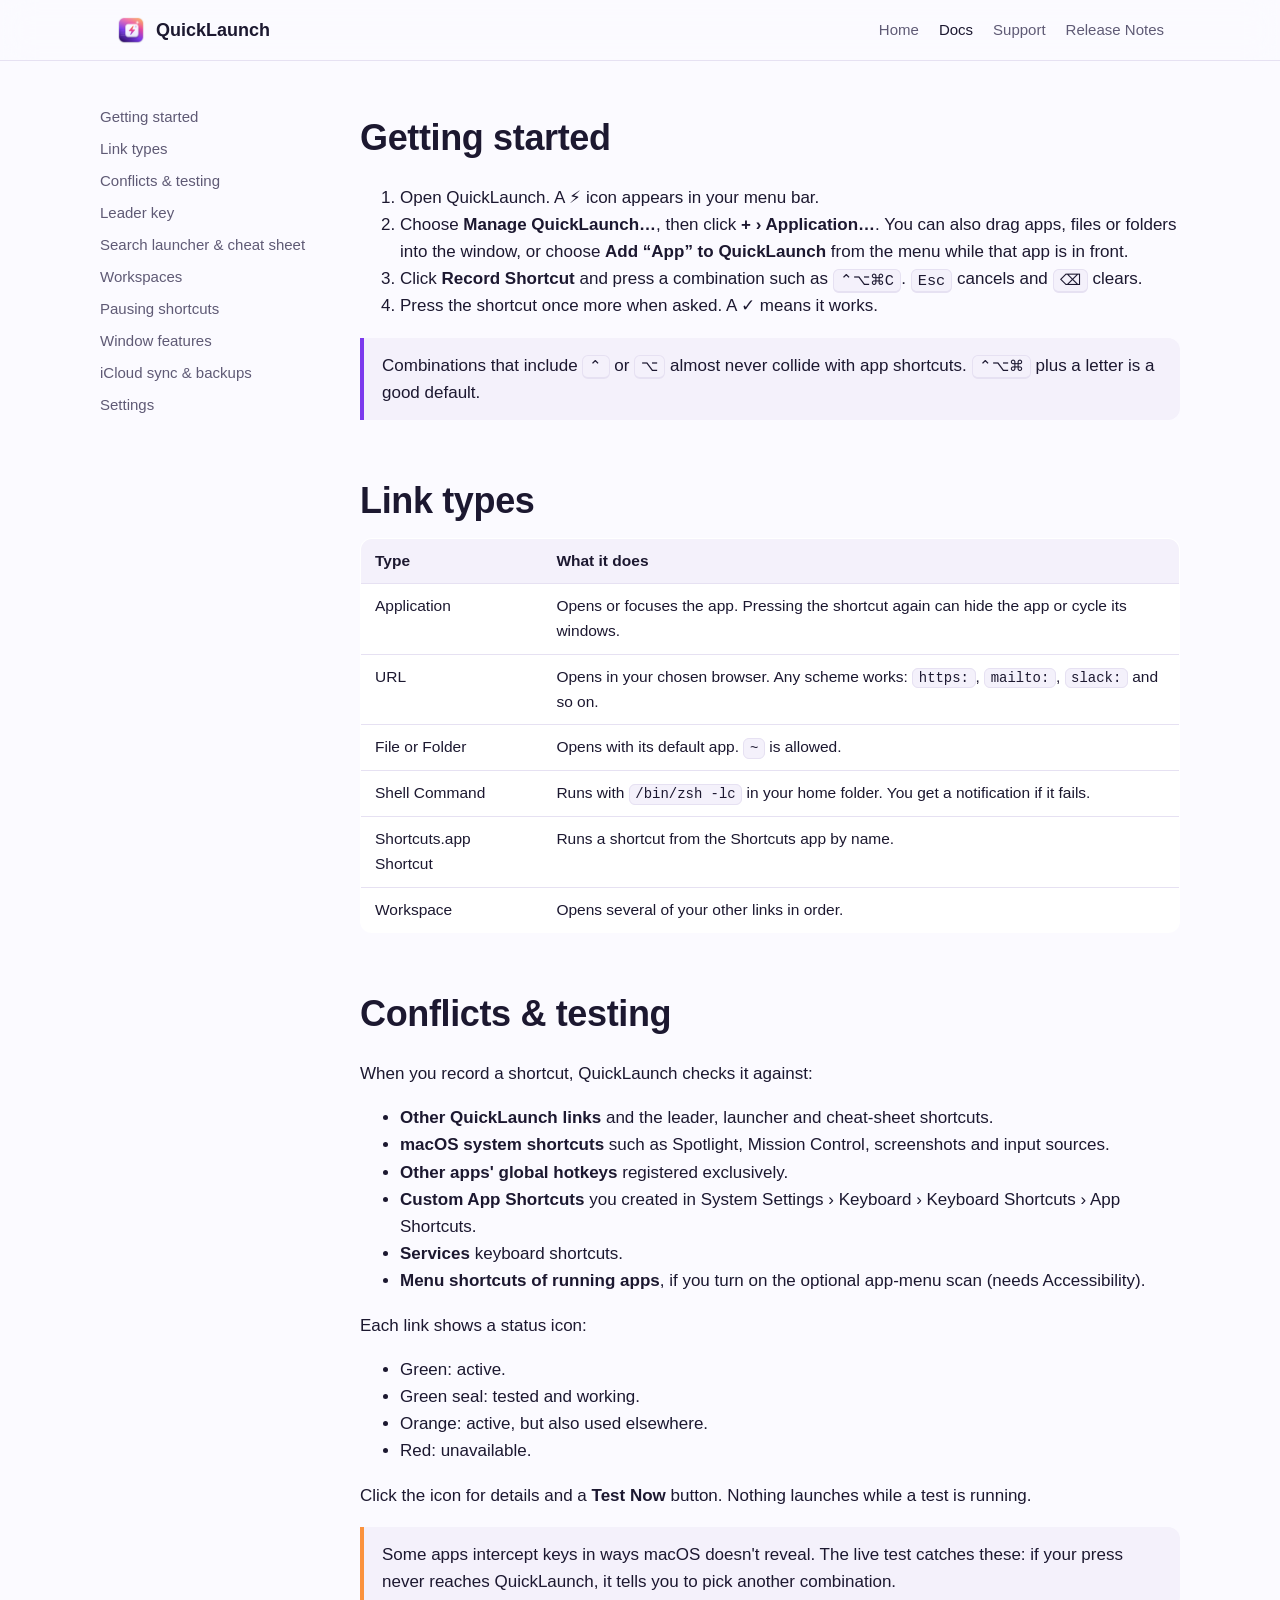
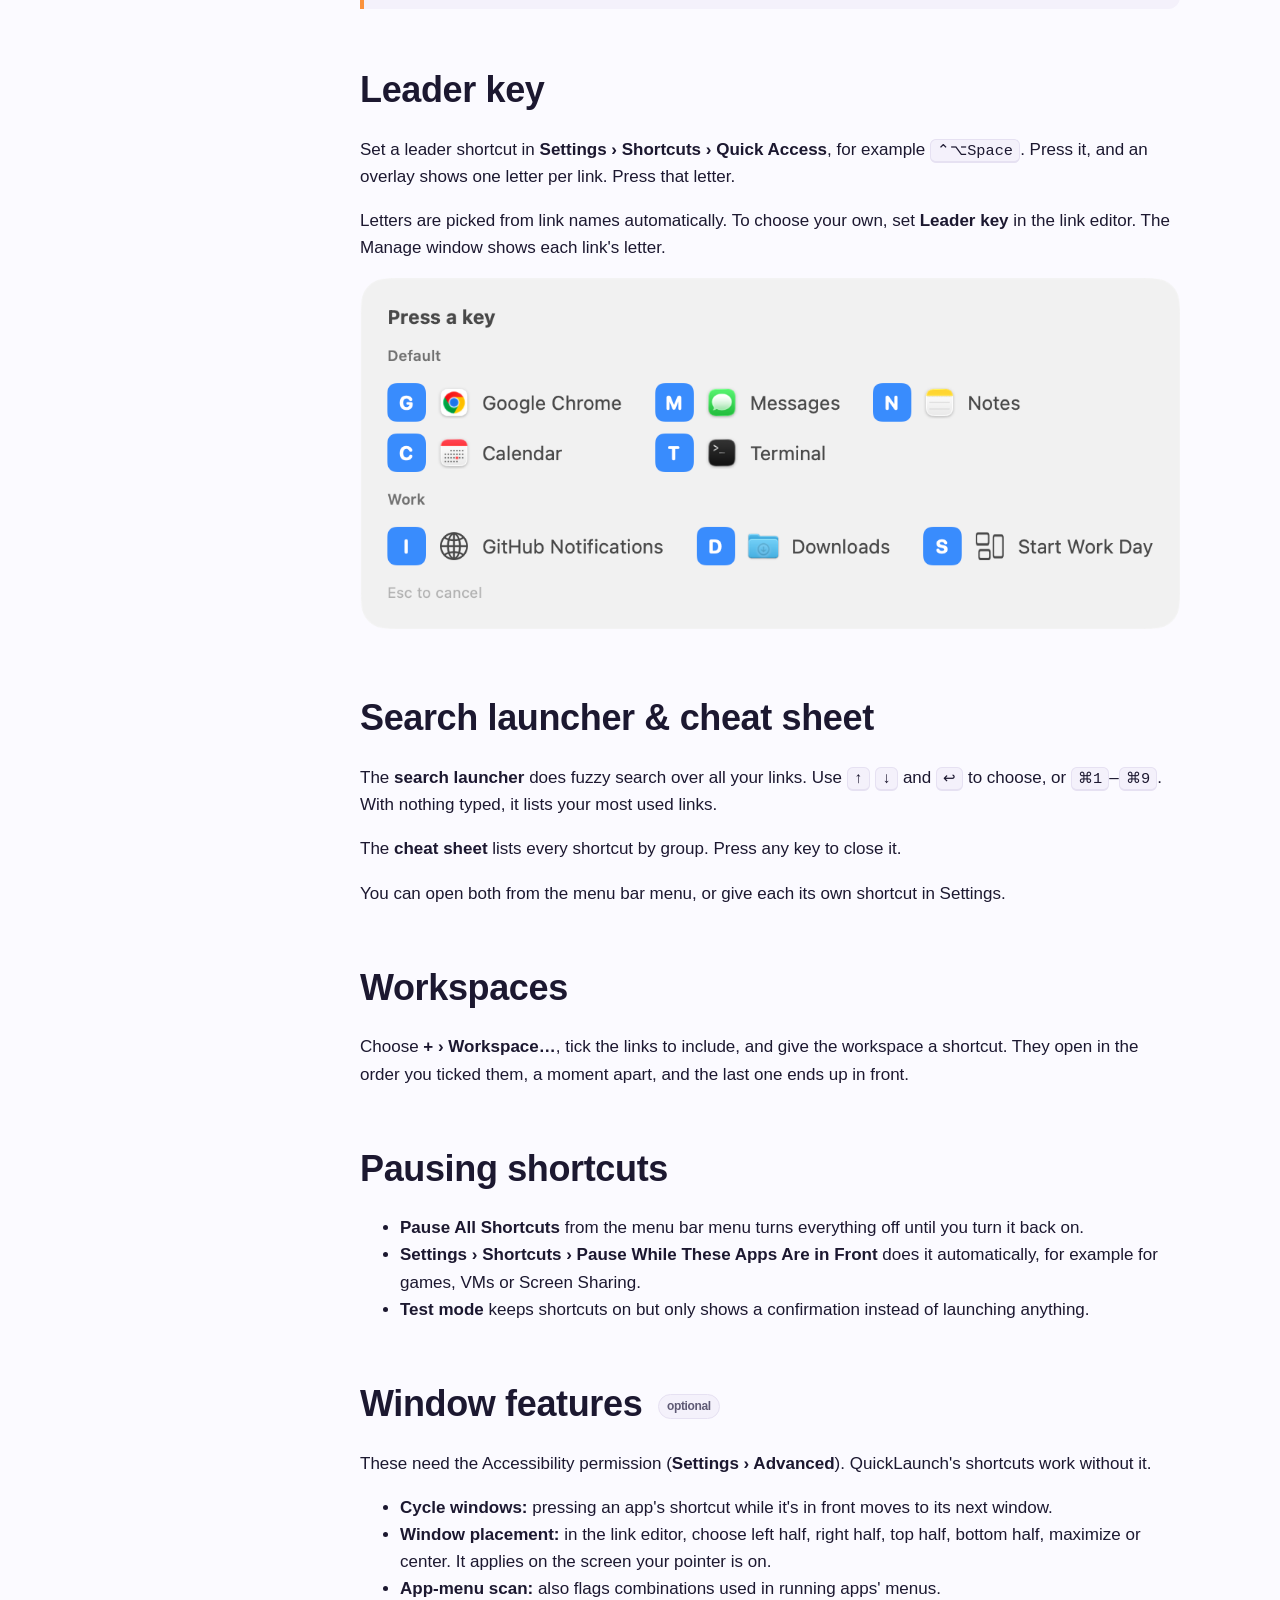
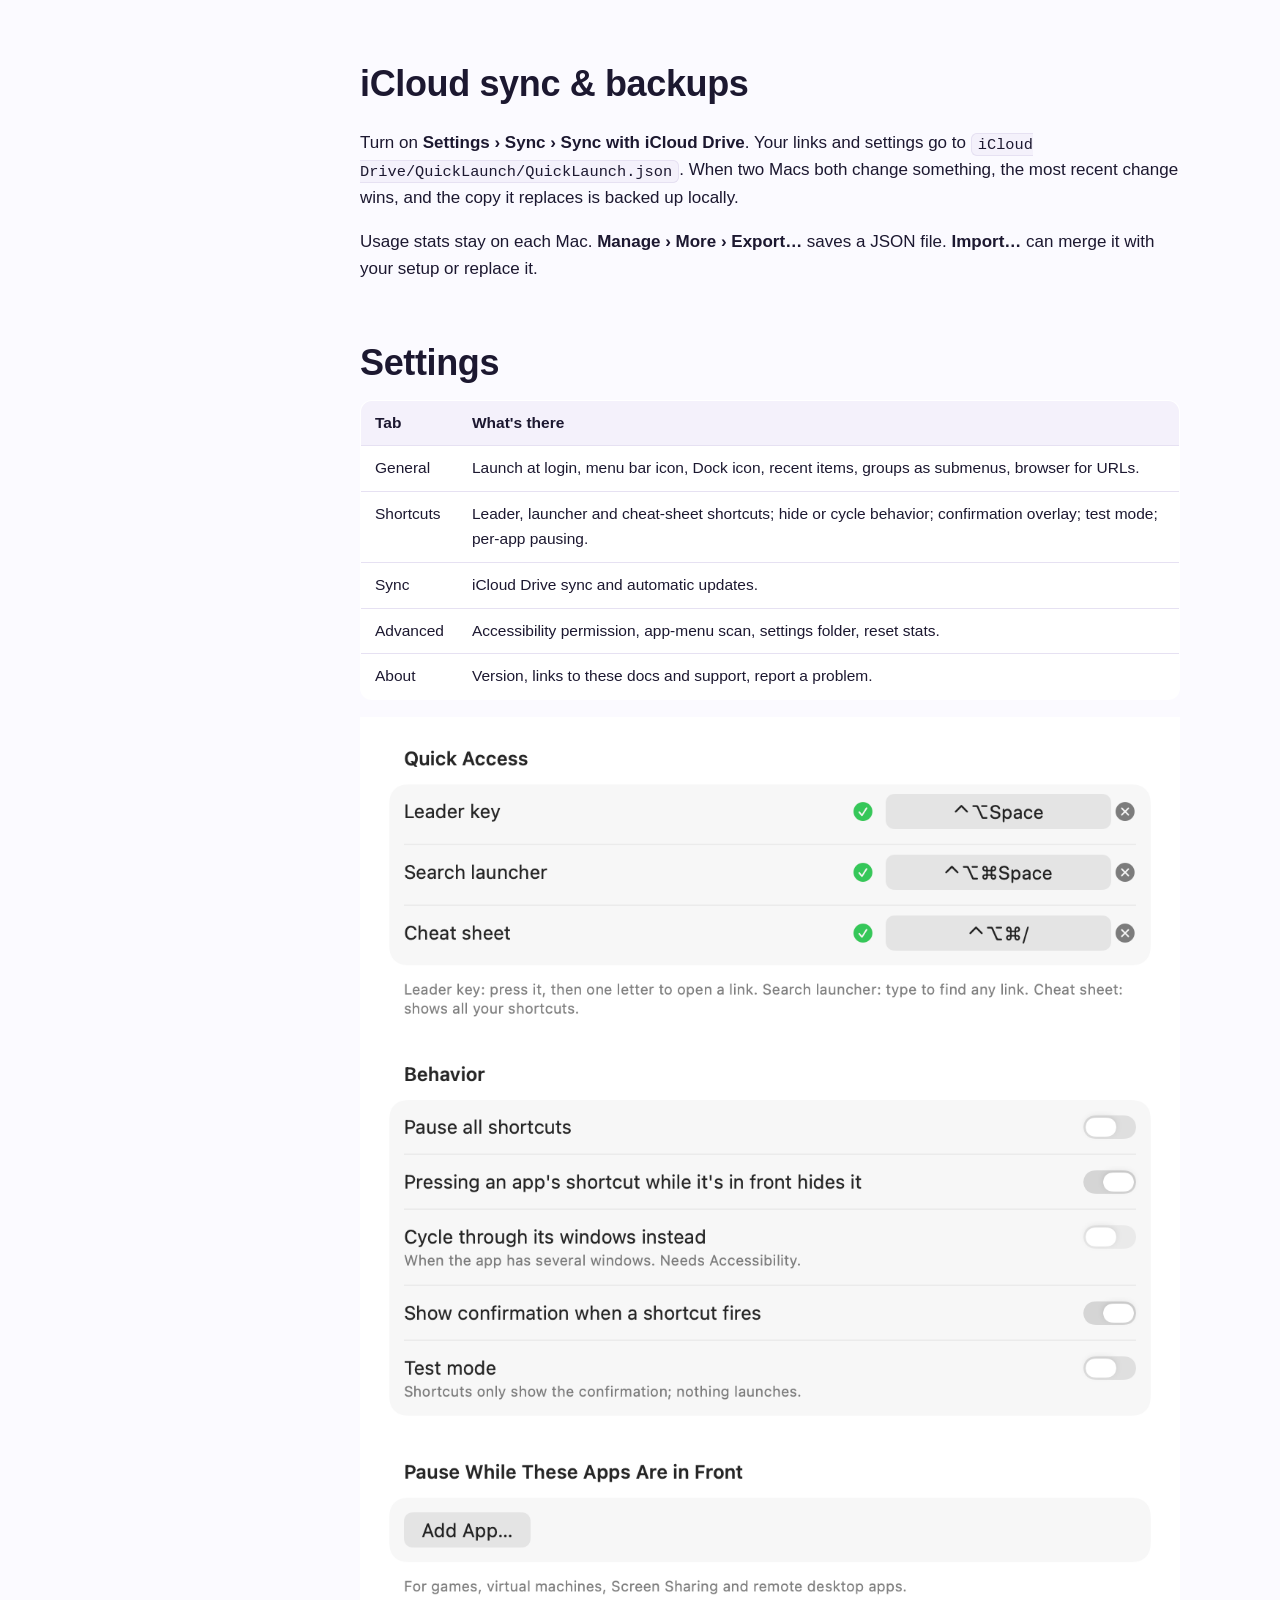
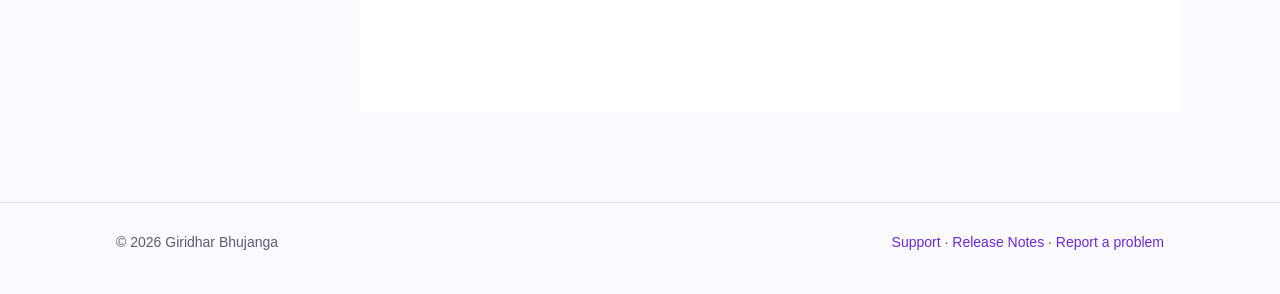
==== docs.html @ 4743b07d "Website (home, docs, support, release notes), issue templates, SUPPORT.md, 1.3.0 notes Co-Authored-B" ====
<!doctype html>
<html lang="en">
<head>
  <meta charset="utf-8">
  <meta name="viewport" content="width=device-width, initial-scale=1">
  <title>QuickLaunch Docs</title>
  <meta name="description" content="How to use QuickLaunch: shortcuts, conflict checks, leader key, search launcher, workspaces, iCloud sync and settings.">
  <link rel="icon" href="images/icon.png">
  <link rel="stylesheet" href="assets/style.css">
</head>
<body>
<header class="site-header">
  <div class="wrap">
    <a class="brand" href="index.html"><img src="images/icon.png" alt="">QuickLaunch</a>
    <nav class="nav">
      <a href="index.html">Home</a>
      <a href="docs.html" aria-current="page">Docs</a>
      <a href="support.html">Support</a>
      <a href="releases.html">Release Notes</a>
    </nav>
  </div>
</header>

<main class="wrap docs">
  <nav class="toc" aria-label="On this page">
    <a href="#start">Getting started</a>
    <a href="#types">Link types</a>
    <a href="#conflicts">Conflicts &amp; testing</a>
    <a href="#leader">Leader key</a>
    <a href="#launcher">Search launcher &amp; cheat sheet</a>
    <a href="#workspaces">Workspaces</a>
    <a href="#pause">Pausing shortcuts</a>
    <a href="#windows">Window features</a>
    <a href="#sync">iCloud sync &amp; backups</a>
    <a href="#settings">Settings</a>
  </nav>

  <article class="content">
    <h2 id="start">Getting started</h2>
    <ol>
      <li>Open QuickLaunch. A ⚡︎ icon appears in your menu bar.</li>
      <li>Choose <strong>Manage QuickLaunch…</strong>, then click <strong>+ › Application…</strong>. You can also drag apps, files or folders into the window, or choose <strong>Add “App” to QuickLaunch</strong> from the menu while that app is in front.</li>
      <li>Click <strong>Record Shortcut</strong> and press a combination such as <kbd>⌃⌥⌘C</kbd>. <kbd>Esc</kbd> cancels and <kbd>⌫</kbd> clears.</li>
      <li>Press the shortcut once more when asked. A ✓ means it works.</li>
    </ol>
    <div class="callout">Combinations that include <kbd>⌃</kbd> or <kbd>⌥</kbd> almost never collide with app shortcuts. <kbd>⌃⌥⌘</kbd> plus a letter is a good default.</div>

    <h2 id="types">Link types</h2>
    <div class="table-scroll"><table>
      <tr><th>Type</th><th>What it does</th></tr>
      <tr><td>Application</td><td>Opens or focuses the app. Pressing the shortcut again can hide the app or cycle its windows.</td></tr>
      <tr><td>URL</td><td>Opens in your chosen browser. Any scheme works: <code>https:</code>, <code>mailto:</code>, <code>slack:</code> and so on.</td></tr>
      <tr><td>File or Folder</td><td>Opens with its default app. <code>~</code> is allowed.</td></tr>
      <tr><td>Shell Command</td><td>Runs with <code>/bin/zsh -lc</code> in your home folder. You get a notification if it fails.</td></tr>
      <tr><td>Shortcuts.app Shortcut</td><td>Runs a shortcut from the Shortcuts app by name.</td></tr>
      <tr><td>Workspace</td><td>Opens several of your other links in order.</td></tr>
    </table></div>

    <h2 id="conflicts">Conflicts &amp; testing</h2>
    <p>When you record a shortcut, QuickLaunch checks it against:</p>
    <ul>
      <li><strong>Other QuickLaunch links</strong> and the leader, launcher and cheat-sheet shortcuts.</li>
      <li><strong>macOS system shortcuts</strong> such as Spotlight, Mission Control, screenshots and input sources.</li>
      <li><strong>Other apps' global hotkeys</strong> registered exclusively.</li>
      <li><strong>Custom App Shortcuts</strong> you created in System Settings › Keyboard › Keyboard Shortcuts › App Shortcuts.</li>
      <li><strong>Services</strong> keyboard shortcuts.</li>
      <li><strong>Menu shortcuts of running apps</strong>, if you turn on the optional app-menu scan (needs Accessibility).</li>
    </ul>
    <p>Each link shows a status icon:</p>
    <ul>
      <li>Green: active.</li>
      <li>Green seal: tested and working.</li>
      <li>Orange: active, but also used elsewhere.</li>
      <li>Red: unavailable.</li>
    </ul>
    <p>Click the icon for details and a <strong>Test Now</strong> button. Nothing launches while a test is running.</p>
    <div class="callout warn">Some apps intercept keys in ways macOS doesn't reveal. The live test catches these: if your press never reaches QuickLaunch, it tells you to pick another combination.</div>

    <h2 id="leader">Leader key</h2>
    <p>Set a leader shortcut in <strong>Settings › Shortcuts › Quick Access</strong>, for example <kbd>⌃⌥Space</kbd>. Press it, and an overlay shows one letter per link. Press that letter.</p>
    <p>Letters are picked from link names automatically. To choose your own, set <strong>Leader key</strong> in the link editor. The Manage window shows each link's letter.</p>
    <img src="images/leader.png" alt="Leader key overlay">

    <h2 id="launcher">Search launcher &amp; cheat sheet</h2>
    <p>The <strong>search launcher</strong> does fuzzy search over all your links. Use <kbd>↑</kbd> <kbd>↓</kbd> and <kbd>↩</kbd> to choose, or <kbd>⌘1</kbd>–<kbd>⌘9</kbd>. With nothing typed, it lists your most used links.</p>
    <p>The <strong>cheat sheet</strong> lists every shortcut by group. Press any key to close it.</p>
    <p>You can open both from the menu bar menu, or give each its own shortcut in Settings.</p>

    <h2 id="workspaces">Workspaces</h2>
    <p>Choose <strong>+ › Workspace…</strong>, tick the links to include, and give the workspace a shortcut. They open in the order you ticked them, a moment apart, and the last one ends up in front.</p>

    <h2 id="pause">Pausing shortcuts</h2>
    <ul>
      <li><strong>Pause All Shortcuts</strong> from the menu bar menu turns everything off until you turn it back on.</li>
      <li><strong>Settings › Shortcuts › Pause While These Apps Are in Front</strong> does it automatically, for example for games, VMs or Screen Sharing.</li>
      <li><strong>Test mode</strong> keeps shortcuts on but only shows a confirmation instead of launching anything.</li>
    </ul>

    <h2 id="windows">Window features <span class="tag">optional</span></h2>
    <p>These need the Accessibility permission (<strong>Settings › Advanced</strong>). QuickLaunch's shortcuts work without it.</p>
    <ul>
      <li><strong>Cycle windows:</strong> pressing an app's shortcut while it's in front moves to its next window.</li>
      <li><strong>Window placement:</strong> in the link editor, choose left half, right half, top half, bottom half, maximize or center. It applies on the screen your pointer is on.</li>
      <li><strong>App-menu scan:</strong> also flags combinations used in running apps' menus.</li>
    </ul>

    <h2 id="sync">iCloud sync &amp; backups</h2>
    <p>Turn on <strong>Settings › Sync › Sync with iCloud Drive</strong>. Your links and settings go to <code>iCloud Drive/QuickLaunch/QuickLaunch.json</code>. When two Macs both change something, the most recent change wins, and the copy it replaces is backed up locally.</p>
    <p>Usage stats stay on each Mac. <strong>Manage › More › Export…</strong> saves a JSON file. <strong>Import…</strong> can merge it with your setup or replace it.</p>

    <h2 id="settings">Settings</h2>
    <div class="table-scroll"><table>
      <tr><th>Tab</th><th>What's there</th></tr>
      <tr><td>General</td><td>Launch at login, menu bar icon, Dock icon, recent items, groups as submenus, browser for URLs.</td></tr>
      <tr><td>Shortcuts</td><td>Leader, launcher and cheat-sheet shortcuts; hide or cycle behavior; confirmation overlay; test mode; per-app pausing.</td></tr>
      <tr><td>Sync</td><td>iCloud Drive sync and automatic updates.</td></tr>
      <tr><td>Advanced</td><td>Accessibility permission, app-menu scan, settings folder, reset stats.</td></tr>
      <tr><td>About</td><td>Version, links to these docs and support, report a problem.</td></tr>
    </table></div>
    <p><img src="images/prefs-shortcuts.png" alt="Shortcuts settings"></p>
  </article>
</main>

<footer>
  <div class="wrap">
    <span>© 2026 Giridhar Bhujanga</span>
    <span><a href="support.html">Support</a> · <a href="releases.html">Release Notes</a> · <a href="https://github.com/giridharmb/MacOSX_QuickLaunch_Docs/issues/new/choose">Report a problem</a></span>
  </div>
</footer>
</body>
</html>
---- assets/style.css ----
/* QuickLaunch site — shared styles. Colors follow the app icon (violet → pink → orange). */
:root {
  --bg: #fbfaff;
  --surface: #ffffff;
  --surface-2: #f4f1fb;
  --text: #1c1830;
  --muted: #5f5a75;
  --border: #e6e1f2;
  --violet: #7c3aed;
  --pink: #ec4899;
  --orange: #fb923c;
  --accent: #6d28d9;
  --grad: linear-gradient(120deg, var(--violet), var(--pink) 60%, var(--orange));
  --radius: 16px;
  --shadow: 0 1px 2px rgba(30, 20, 60, .06), 0 8px 30px rgba(30, 20, 60, .08);
  color-scheme: light;
}
@media (prefers-color-scheme: dark) {
  :root {
    --bg: #0f0c1a;
    --surface: #17132a;
    --surface-2: #1e1936;
    --text: #efeafc;
    --muted: #a49dbf;
    --border: #2c2548;
    --accent: #c4a5ff;
    --shadow: 0 1px 2px rgba(0, 0, 0, .4), 0 8px 30px rgba(0, 0, 0, .35);
    color-scheme: dark;
  }
}

* { box-sizing: border-box; }
html { scroll-behavior: smooth; }
body {
  margin: 0;
  background: var(--bg);
  color: var(--text);
  font: 17px/1.6 -apple-system, BlinkMacSystemFont, "SF Pro Text", "Segoe UI", Roboto, Helvetica, Arial, sans-serif;
  -webkit-font-smoothing: antialiased;
}
img { max-width: 100%; height: auto; }
a { color: var(--accent); text-decoration: none; }
a:hover { text-decoration: underline; }
code, kbd {
  font: .9em ui-monospace, "SF Mono", Menlo, monospace;
  background: var(--surface-2);
  border: 1px solid var(--border);
  border-radius: 6px;
  padding: .1em .4em;
}
kbd { border-bottom-width: 2px; white-space: nowrap; }

.wrap { max-width: 1080px; margin: 0 auto; padding: 0 16px; }

/* Header */
.site-header {
  position: sticky; top: 0; z-index: 10;
  background: color-mix(in srgb, var(--bg) 82%, transparent);
  backdrop-filter: saturate(180%) blur(16px);
  -webkit-backdrop-filter: saturate(180%) blur(16px);
  border-bottom: 1px solid var(--border);
}
.site-header .wrap { display: flex; align-items: center; gap: 24px; height: 60px; }
.brand { display: flex; align-items: center; gap: 10px; font-weight: 700; color: var(--text); font-size: 18px; }
.brand img { width: 30px; height: 30px; }
.brand:hover { text-decoration: none; }
.nav { display: flex; gap: 20px; margin-left: auto; flex-wrap: wrap; }
.nav a { color: var(--muted); font-size: 15px; font-weight: 500; }
.nav a:hover, .nav a[aria-current="page"] { color: var(--text); text-decoration: none; }

/* Hero */
.hero { text-align: center; padding: 72px 0 40px; }
.hero .icon { width: 148px; height: 148px; filter: drop-shadow(0 18px 30px rgba(124, 58, 237, .35)); }
.hero h1 { font-size: clamp(38px, 6vw, 60px); line-height: 1.08; margin: 18px 0 12px; letter-spacing: -.02em; }
.grad-text { background: var(--grad); -webkit-background-clip: text; background-clip: text; color: transparent; }
.hero p.lead { font-size: clamp(18px, 2.4vw, 22px); color: var(--muted); max-width: 640px; margin: 0 auto 28px; }
.actions { display: flex; gap: 12px; justify-content: center; flex-wrap: wrap; }
.btn {
  display: inline-flex; align-items: center; gap: 8px;
  padding: 12px 22px; border-radius: 999px; font-weight: 600; font-size: 16px;
  border: 1px solid var(--border); background: var(--surface); color: var(--text);
}
.btn:hover { text-decoration: none; box-shadow: var(--shadow); }
.btn.primary { background: var(--grad); color: #fff; border: 0; }
.meta { color: var(--muted); font-size: 14px; margin-top: 14px; }

/* Sections */
section { padding: 48px 0; }
h2 { font-size: clamp(26px, 3.5vw, 36px); letter-spacing: -.01em; margin: 0 0 8px; }
h3 { font-size: 20px; margin: 0 0 6px; }
.section-lead { color: var(--muted); margin: 0 0 28px; max-width: 680px; }

.grid { display: grid; gap: 18px; grid-template-columns: repeat(auto-fill, minmax(min(100%, 300px), 1fr)); }
.card {
  background: var(--surface); border: 1px solid var(--border); border-radius: var(--radius);
  padding: 22px; box-shadow: var(--shadow);
}
.card p { margin: 0; color: var(--muted); font-size: 15.5px; }
.card .emoji { font-size: 26px; display: block; margin-bottom: 8px; }
.tag {
  display: inline-block; font-size: 12px; font-weight: 600; padding: 2px 8px; border-radius: 999px;
  background: var(--surface-2); color: var(--muted); border: 1px solid var(--border); margin-left: 6px; vertical-align: middle;
}

.shot { display: grid; gap: 28px; grid-template-columns: 1fr 1fr; align-items: center; margin: 28px 0; }
.shot.flip > :first-child { order: 2; }
.shot img { border-radius: var(--radius); box-shadow: var(--shadow); border: 1px solid var(--border); background: var(--surface); }
@media (max-width: 760px) { .shot { grid-template-columns: 1fr; } .shot.flip > :first-child { order: 0; } }

/* Docs layout */
.docs { display: grid; grid-template-columns: 220px 1fr; gap: 40px; padding: 40px 0 64px; }
.toc { position: sticky; top: 84px; align-self: start; font-size: 15px; }
.toc a { display: block; color: var(--muted); padding: 4px 0; }
.toc a:hover { color: var(--text); }
.content h2 { margin-top: 44px; padding-top: 8px; }
.content h2:first-child { margin-top: 0; }
.content p, .content li { color: var(--text); }
@media (max-width: 820px) { .docs { grid-template-columns: 1fr; } .toc { position: static; } }

table { width: 100%; border-collapse: collapse; font-size: 15.5px; background: var(--surface); border-radius: 12px; overflow: hidden; border: 1px solid var(--border); }
th, td { text-align: left; padding: 10px 14px; border-bottom: 1px solid var(--border); vertical-align: top; }
th { background: var(--surface-2); font-weight: 600; }
tr:last-child td { border-bottom: 0; }
.table-scroll { overflow-x: auto; }

.callout { border-left: 4px solid var(--violet); background: var(--surface-2); border-radius: 0 12px 12px 0; padding: 14px 18px; margin: 18px 0; }
.callout.warn { border-left-color: var(--orange); }

details { background: var(--surface); border: 1px solid var(--border); border-radius: 12px; padding: 14px 18px; margin: 10px 0; }
details summary { cursor: pointer; font-weight: 600; }
details[open] summary { margin-bottom: 8px; }

/* Release notes */
.release { border-left: 3px solid var(--border); padding-left: 22px; margin: 0 0 40px; position: relative; }
.release::before { content: ""; position: absolute; left: -8px; top: 8px; width: 13px; height: 13px; border-radius: 50%; background: var(--grad); }
.release .date { color: var(--muted); font-size: 14px; }

footer { border-top: 1px solid var(--border); color: var(--muted); font-size: 14px; padding: 28px 0 40px; }
footer .wrap { display: flex; gap: 16px; flex-wrap: wrap; justify-content: space-between; }
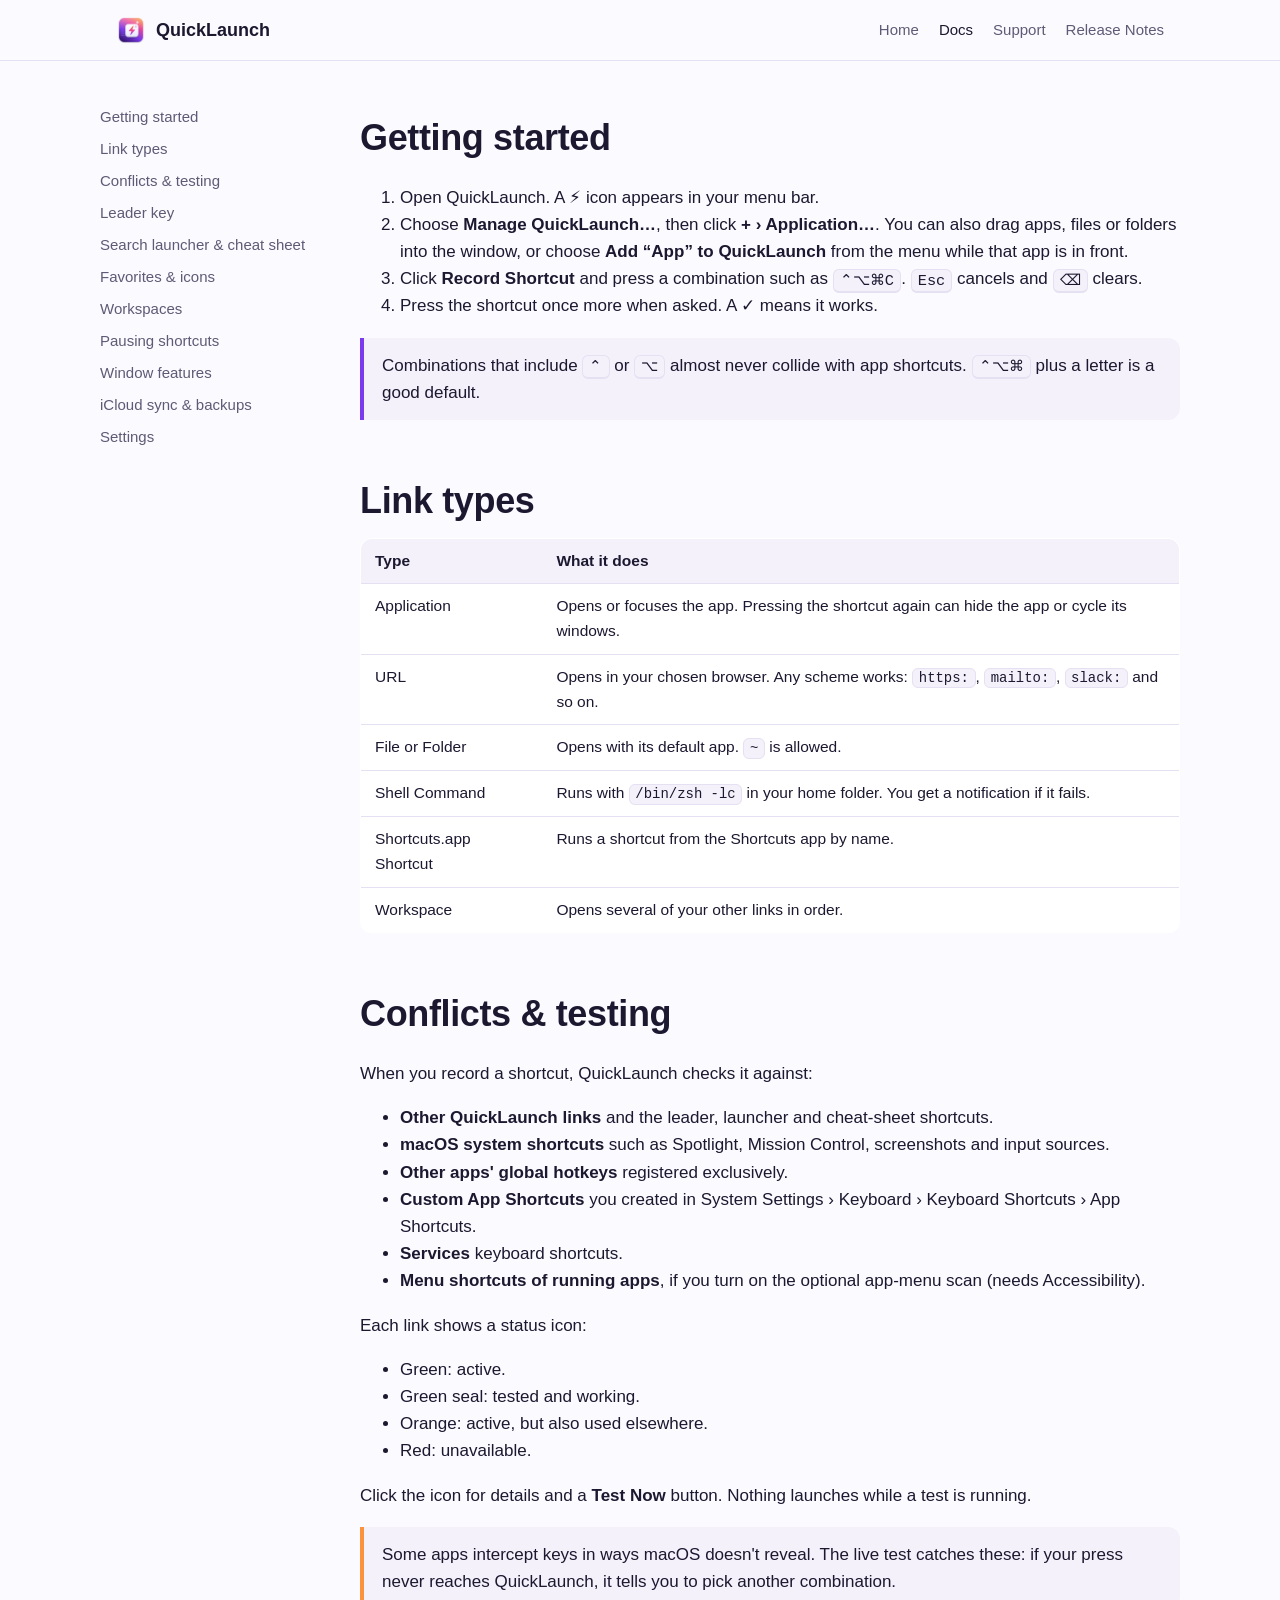
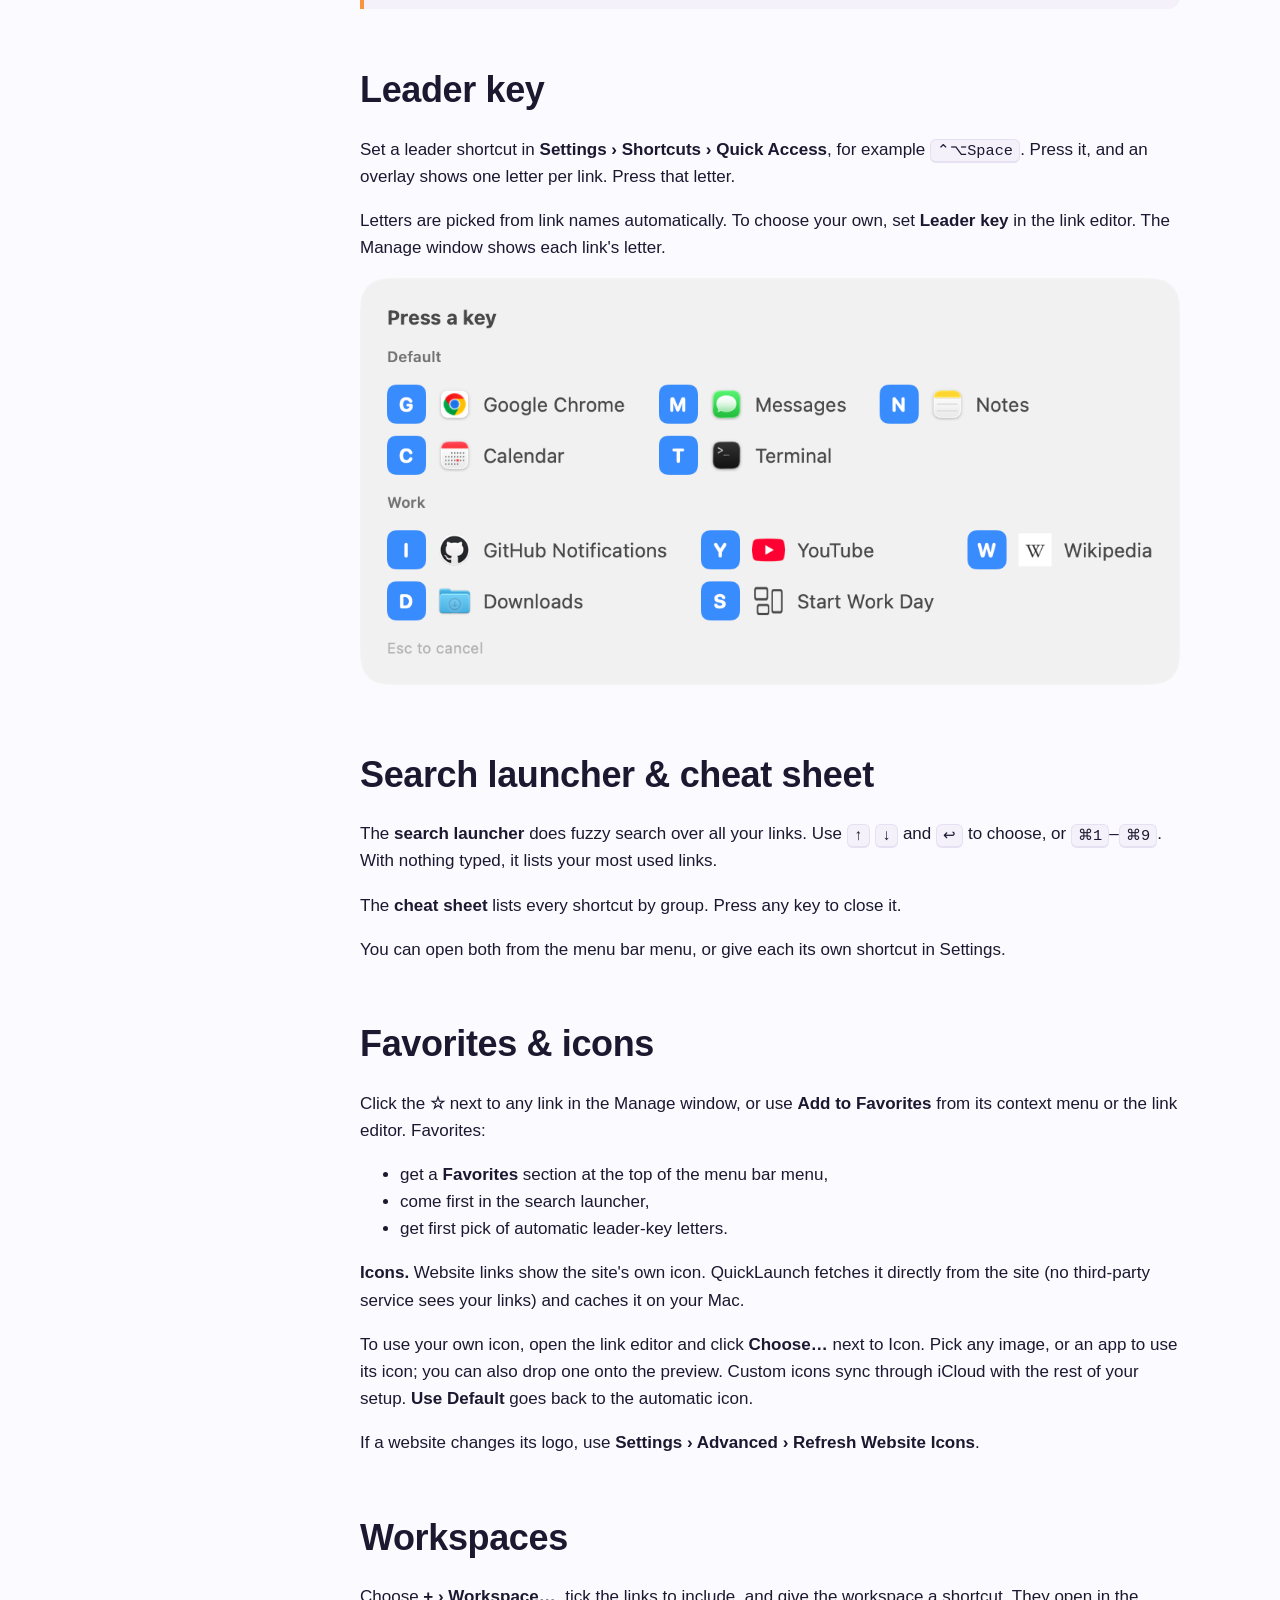
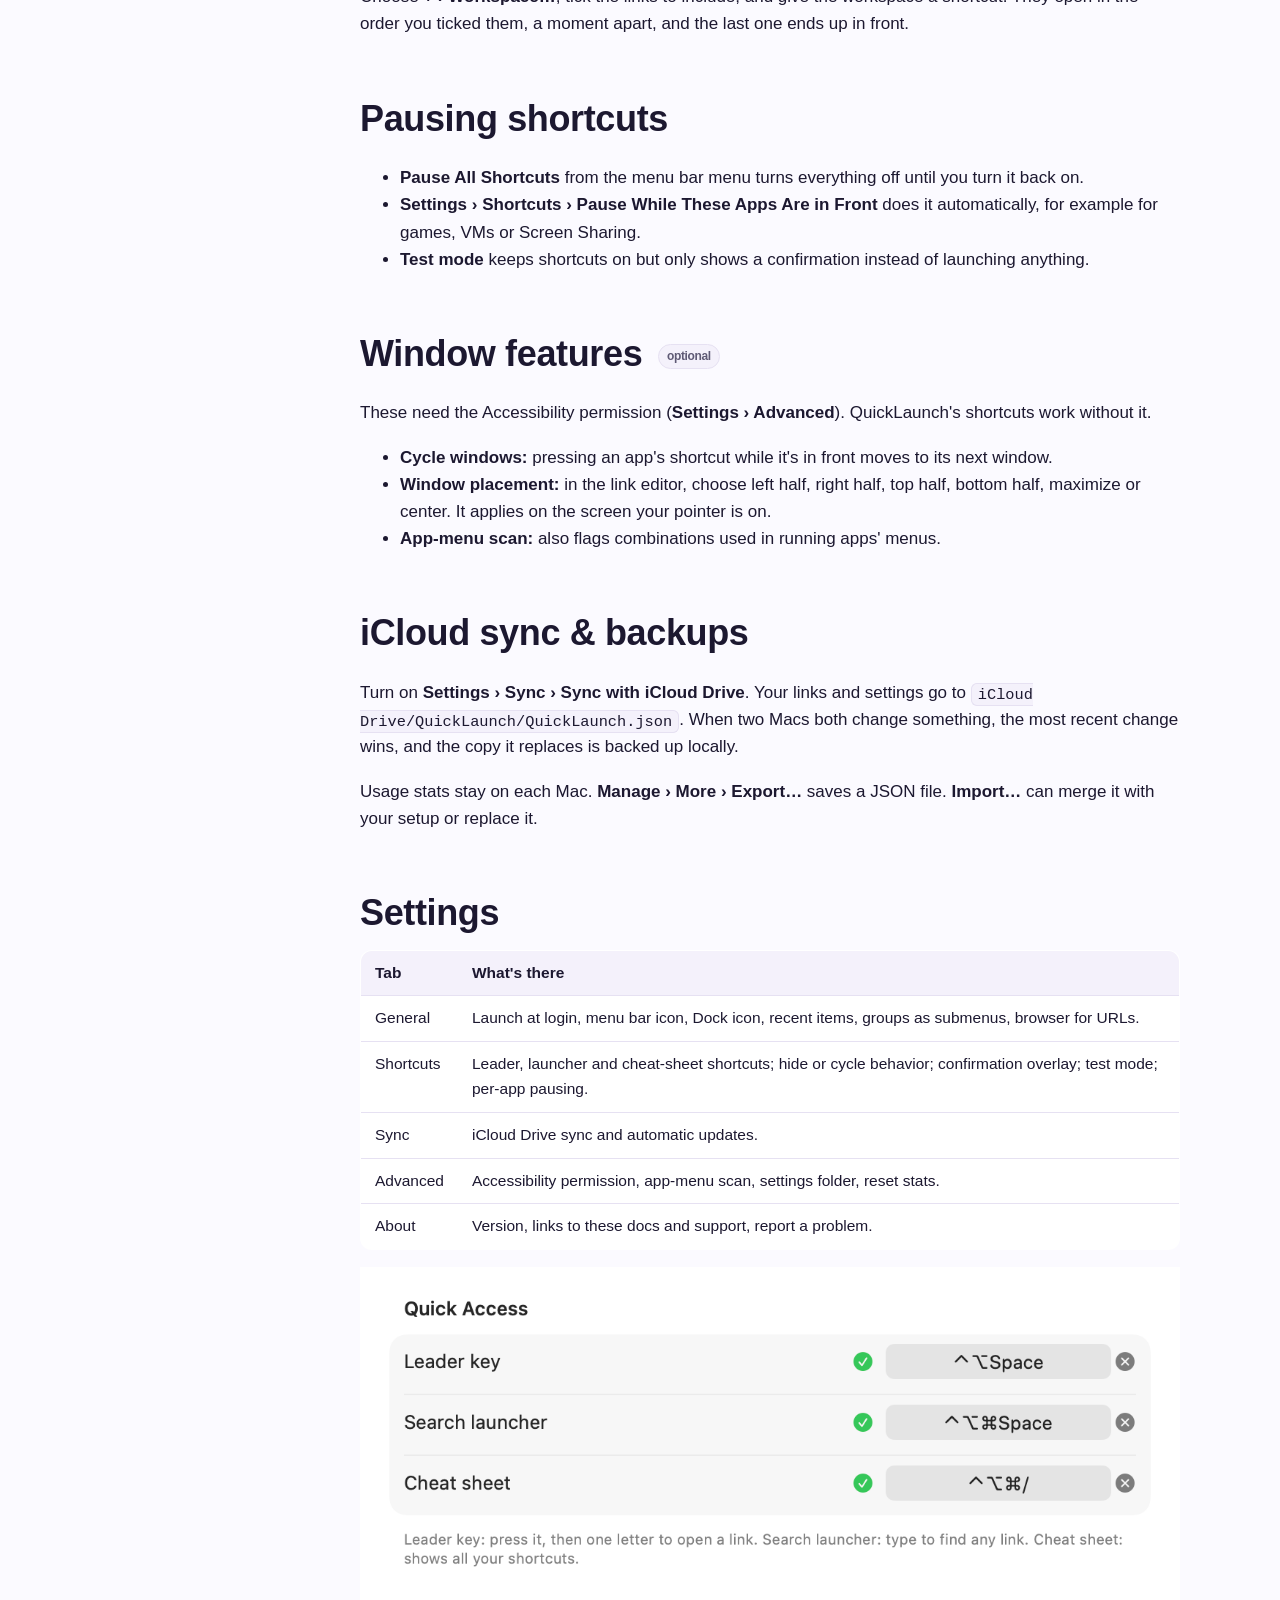
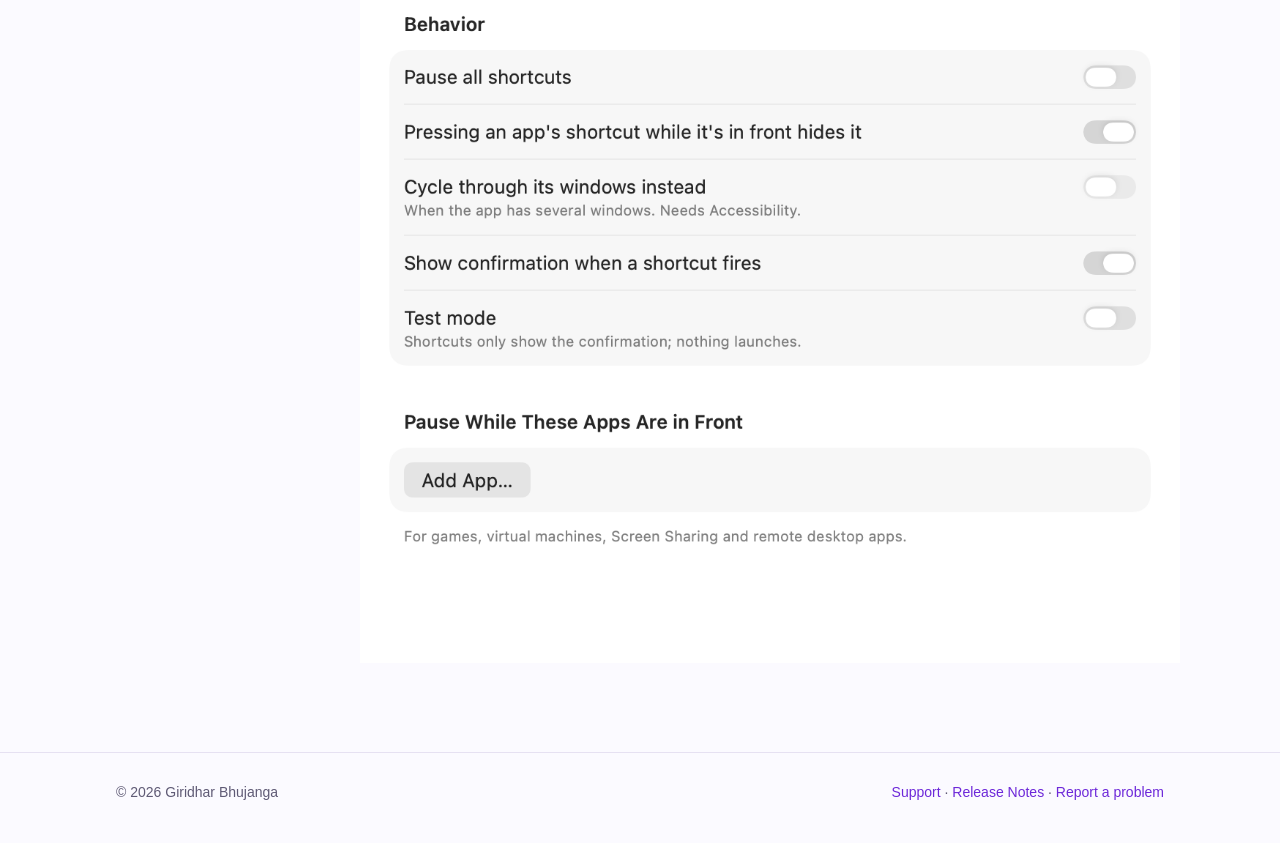
==== commit 93c7ade6: "1.4.0: favorites and icons docs, screenshots, release notes, appcast Co-Authored-By: Claude Opus 5.5" ====
--- a/docs.html
+++ b/docs.html
@@ -28,6 +28,7 @@
     <a href="#conflicts">Conflicts &amp; testing</a>
     <a href="#leader">Leader key</a>
     <a href="#launcher">Search launcher &amp; cheat sheet</a>
+    <a href="#favorites">Favorites &amp; icons</a>
     <a href="#workspaces">Workspaces</a>
     <a href="#pause">Pausing shortcuts</a>
     <a href="#windows">Window features</a>
@@ -86,6 +87,17 @@
     <p>The <strong>cheat sheet</strong> lists every shortcut by group. Press any key to close it.</p>
     <p>You can open both from the menu bar menu, or give each its own shortcut in Settings.</p>
 
+    <h2 id="favorites">Favorites &amp; icons</h2>
+    <p>Click the <strong>☆</strong> next to any link in the Manage window, or use <strong>Add to Favorites</strong> from its context menu or the link editor. Favorites:</p>
+    <ul>
+      <li>get a <strong>Favorites</strong> section at the top of the menu bar menu,</li>
+      <li>come first in the search launcher,</li>
+      <li>get first pick of automatic leader-key letters.</li>
+    </ul>
+    <p><strong>Icons.</strong> Website links show the site's own icon. QuickLaunch fetches it directly from the site (no third-party service sees your links) and caches it on your Mac.</p>
+    <p>To use your own icon, open the link editor and click <strong>Choose…</strong> next to Icon. Pick any image, or an app to use its icon; you can also drop one onto the preview. Custom icons sync through iCloud with the rest of your setup. <strong>Use Default</strong> goes back to the automatic icon.</p>
+    <p>If a website changes its logo, use <strong>Settings › Advanced › Refresh Website Icons</strong>.</p>
+
     <h2 id="workspaces">Workspaces</h2>
     <p>Choose <strong>+ › Workspace…</strong>, tick the links to include, and give the workspace a shortcut. They open in the order you ticked them, a moment apart, and the last one ends up in front.</p>
 
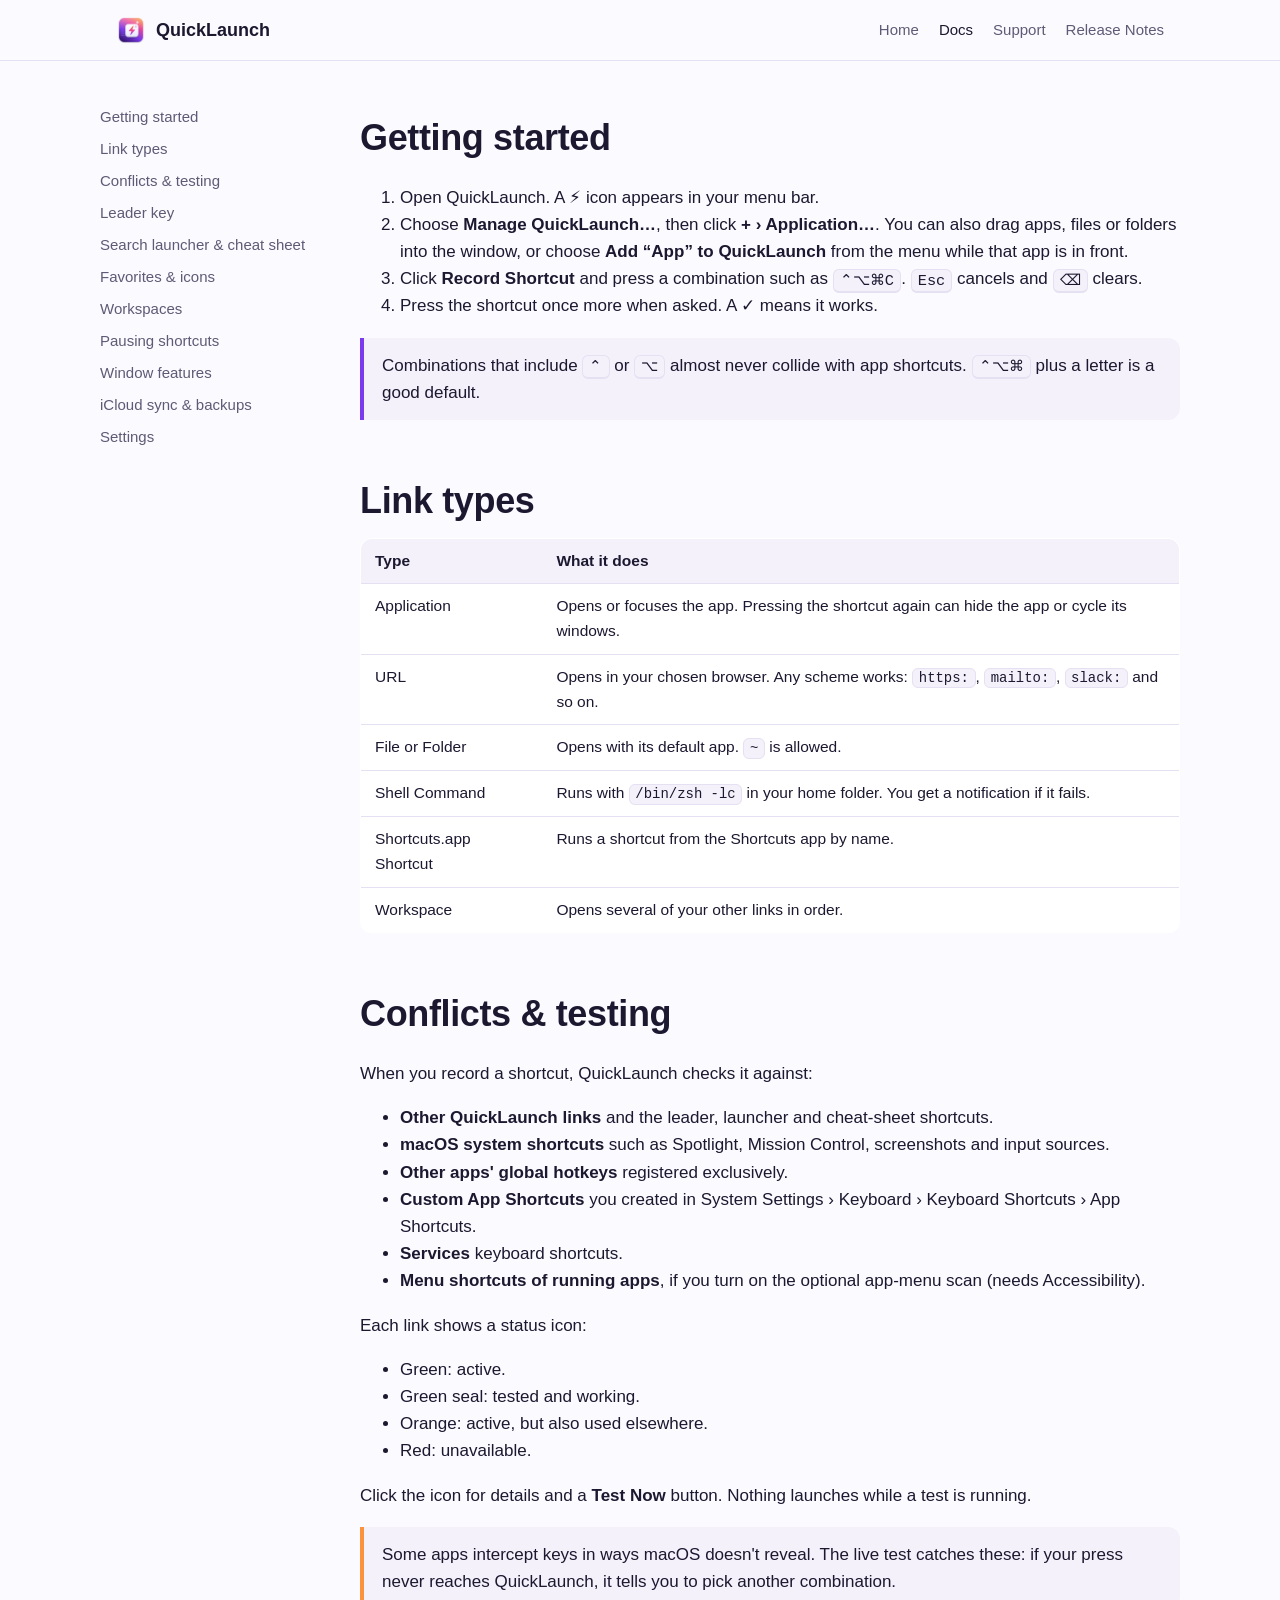
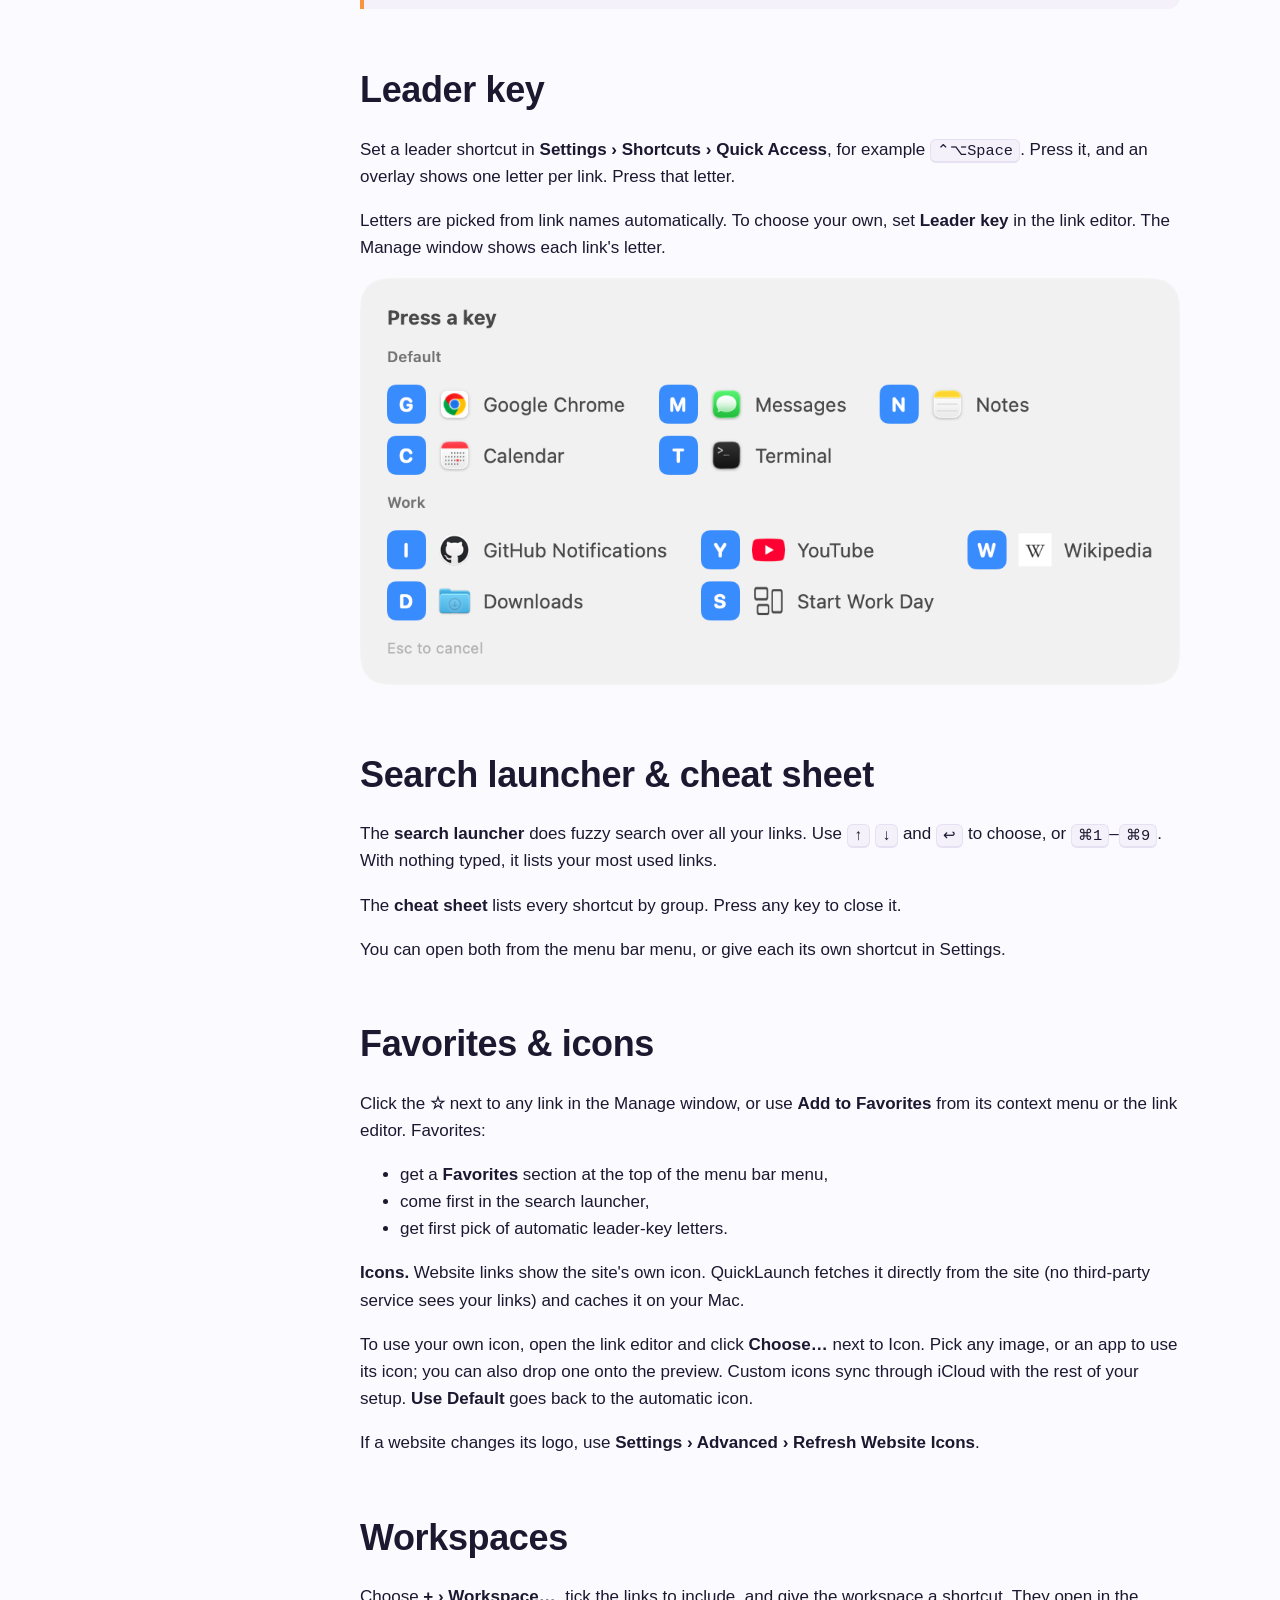
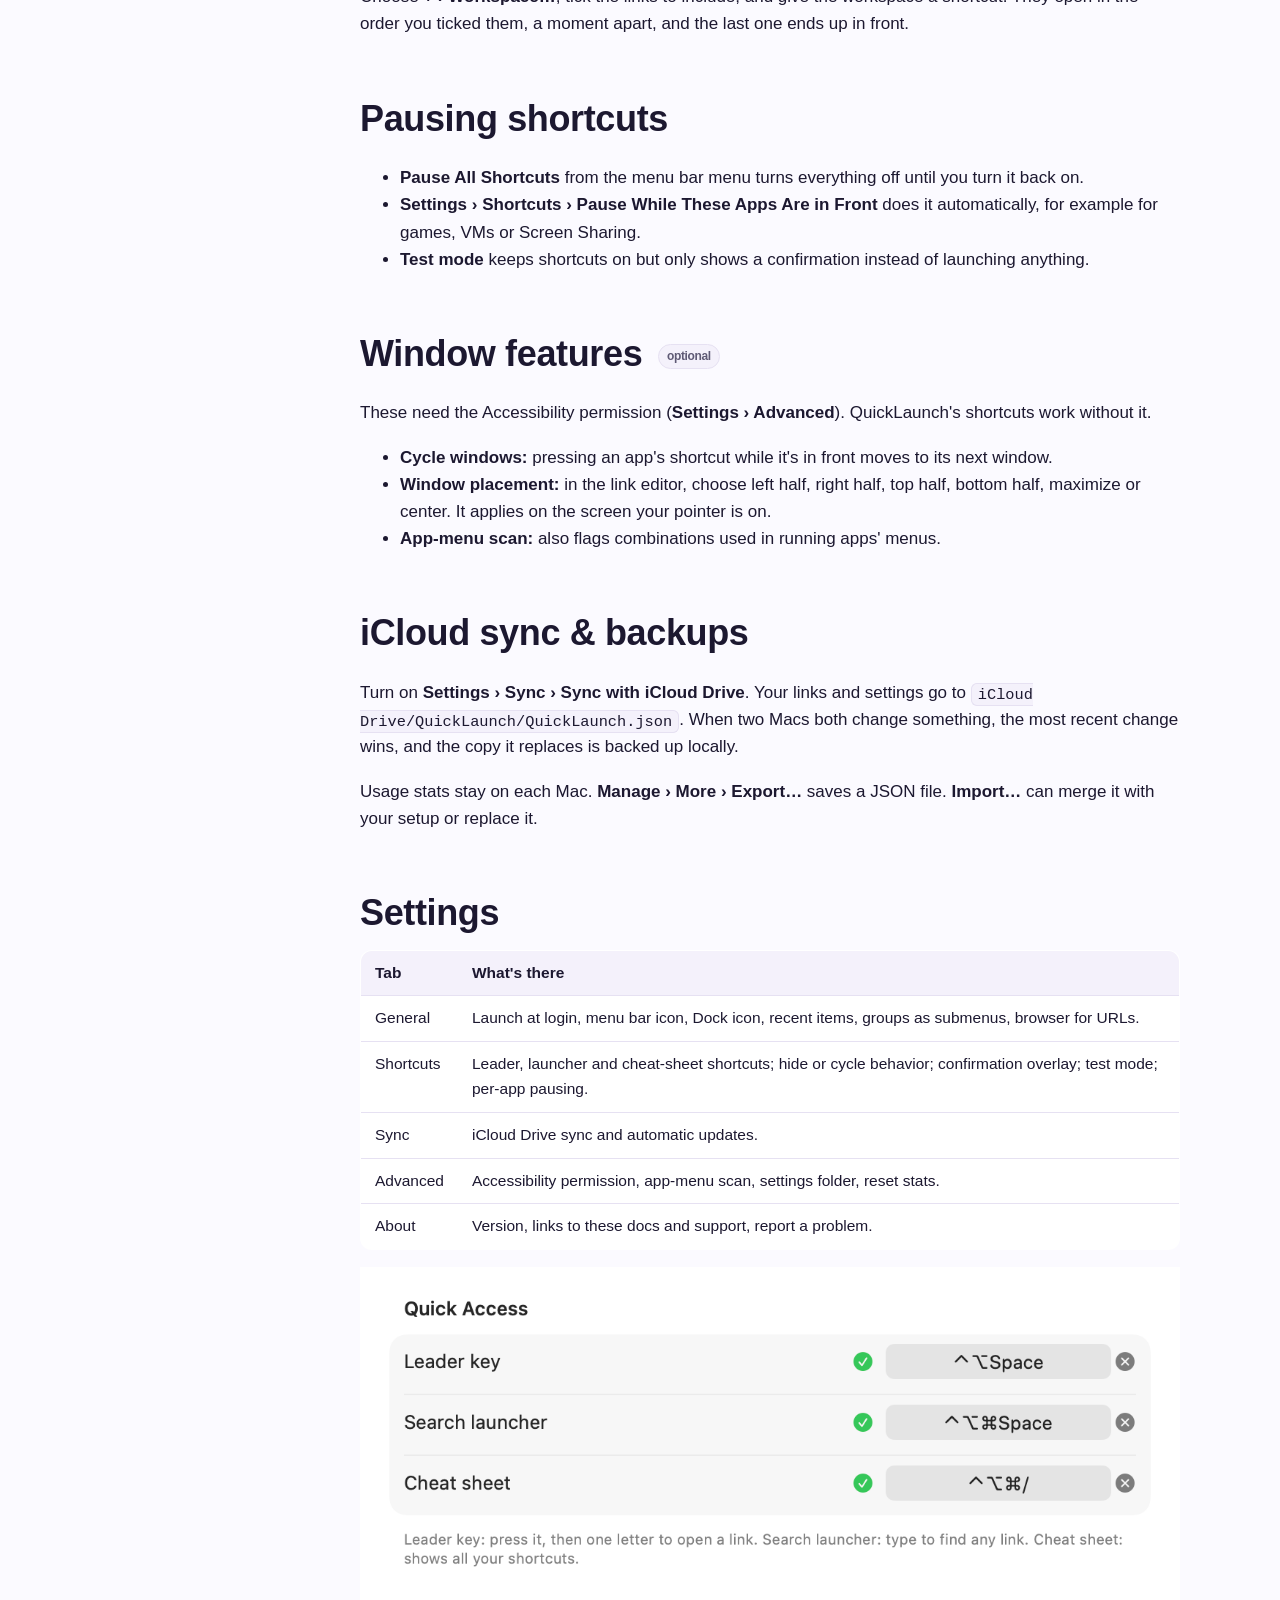
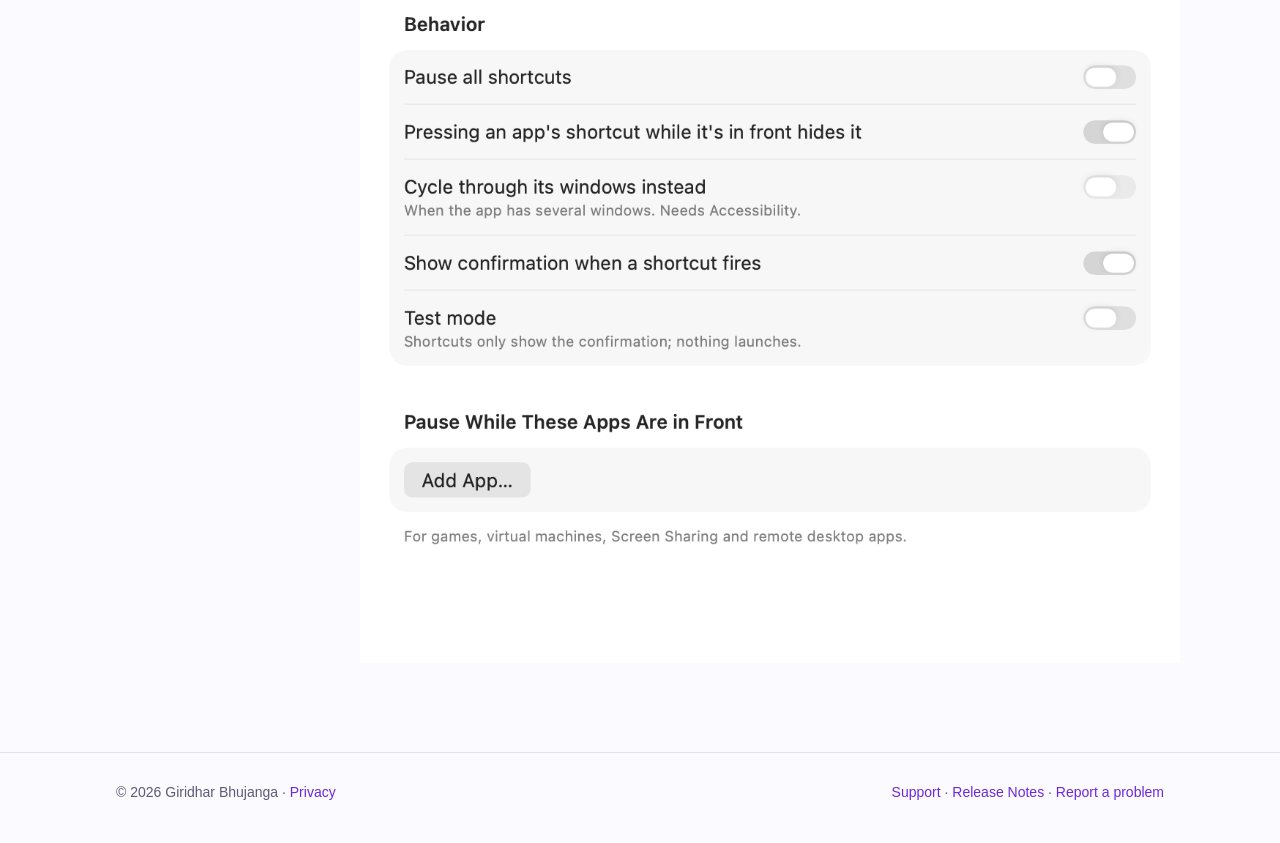
==== commit b0ca73fb: "Privacy policy page, App Store listing text and screenshots Co-Authored-By: Claude Opus 5.5 <noreply" ====
--- a/docs.html
+++ b/docs.html
@@ -135,7 +135,7 @@
 
 <footer>
   <div class="wrap">
-    <span>© 2026 Giridhar Bhujanga</span>
+    <span>© 2026 Giridhar Bhujanga · <a href="privacy.html">Privacy</a></span>
     <span><a href="support.html">Support</a> · <a href="releases.html">Release Notes</a> · <a href="https://github.com/giridharmb/MacOSX_QuickLaunch_Docs/issues/new/choose">Report a problem</a></span>
   </div>
 </footer>
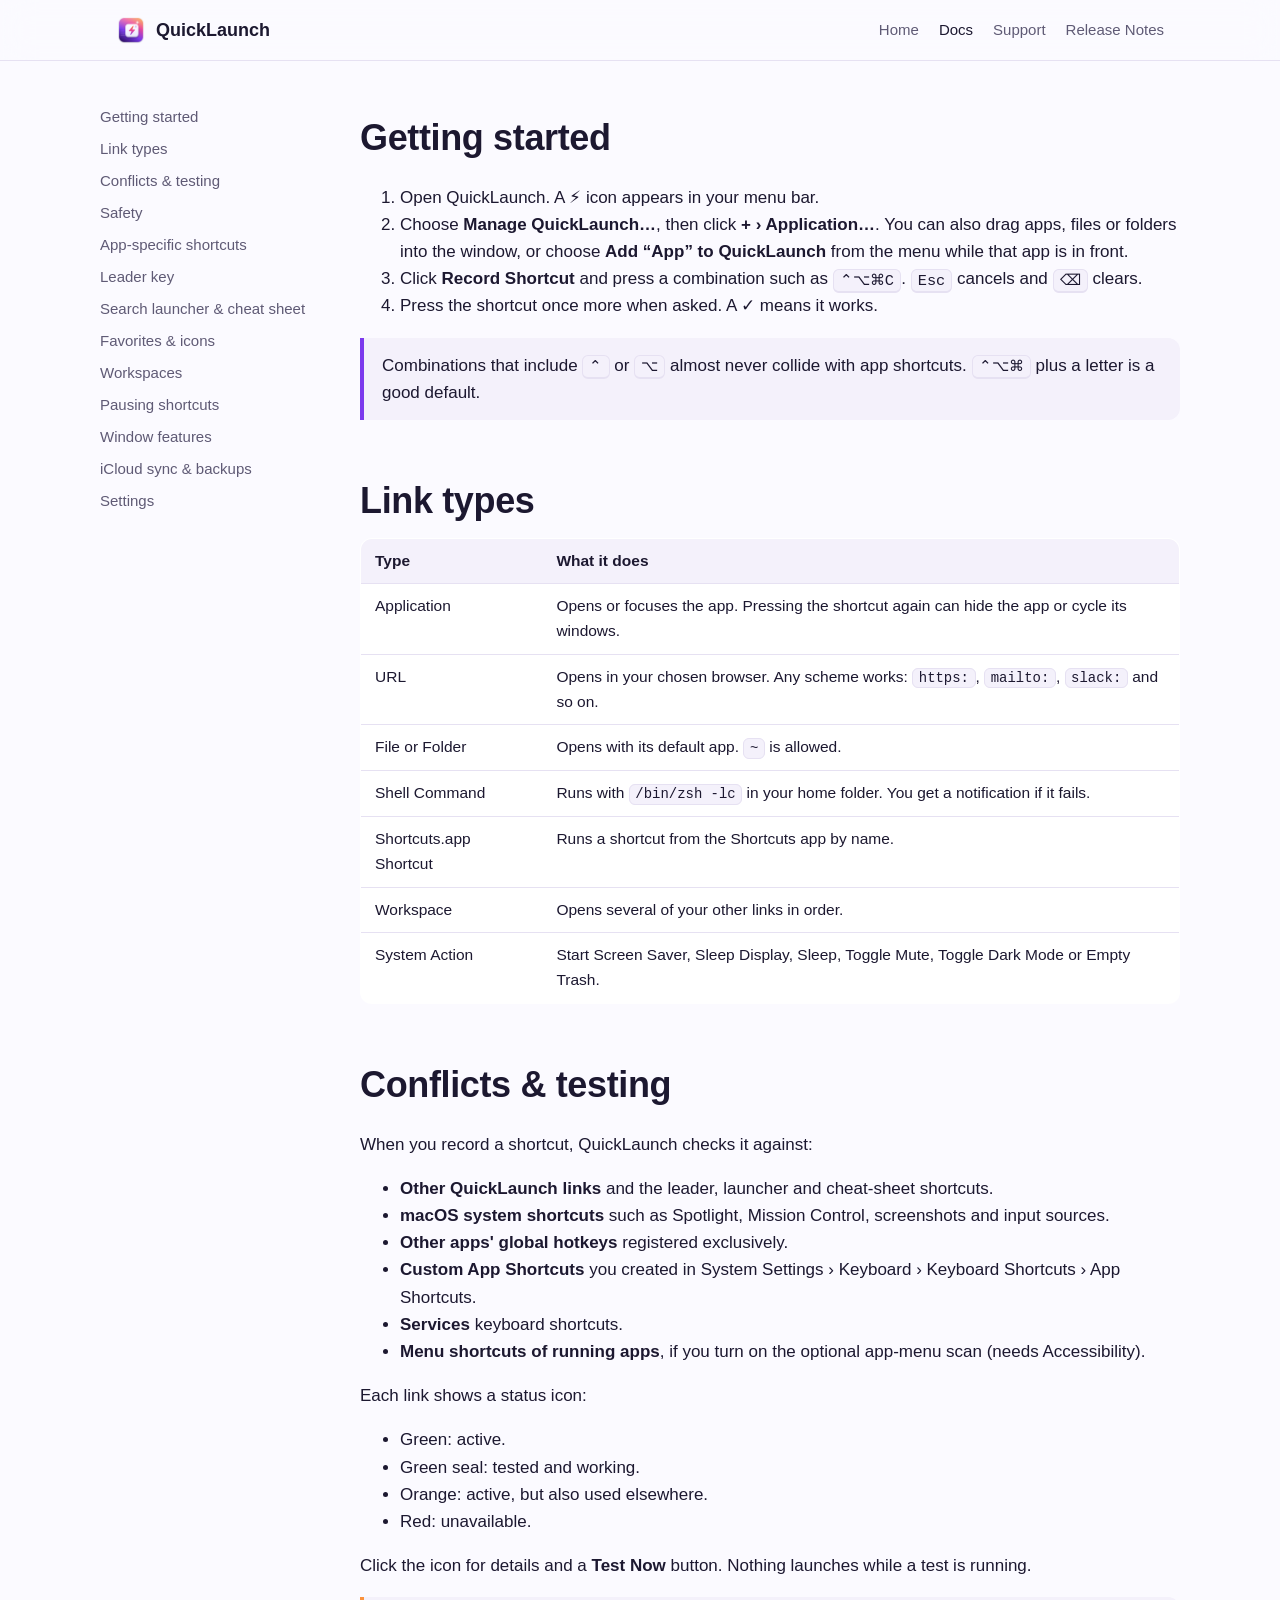
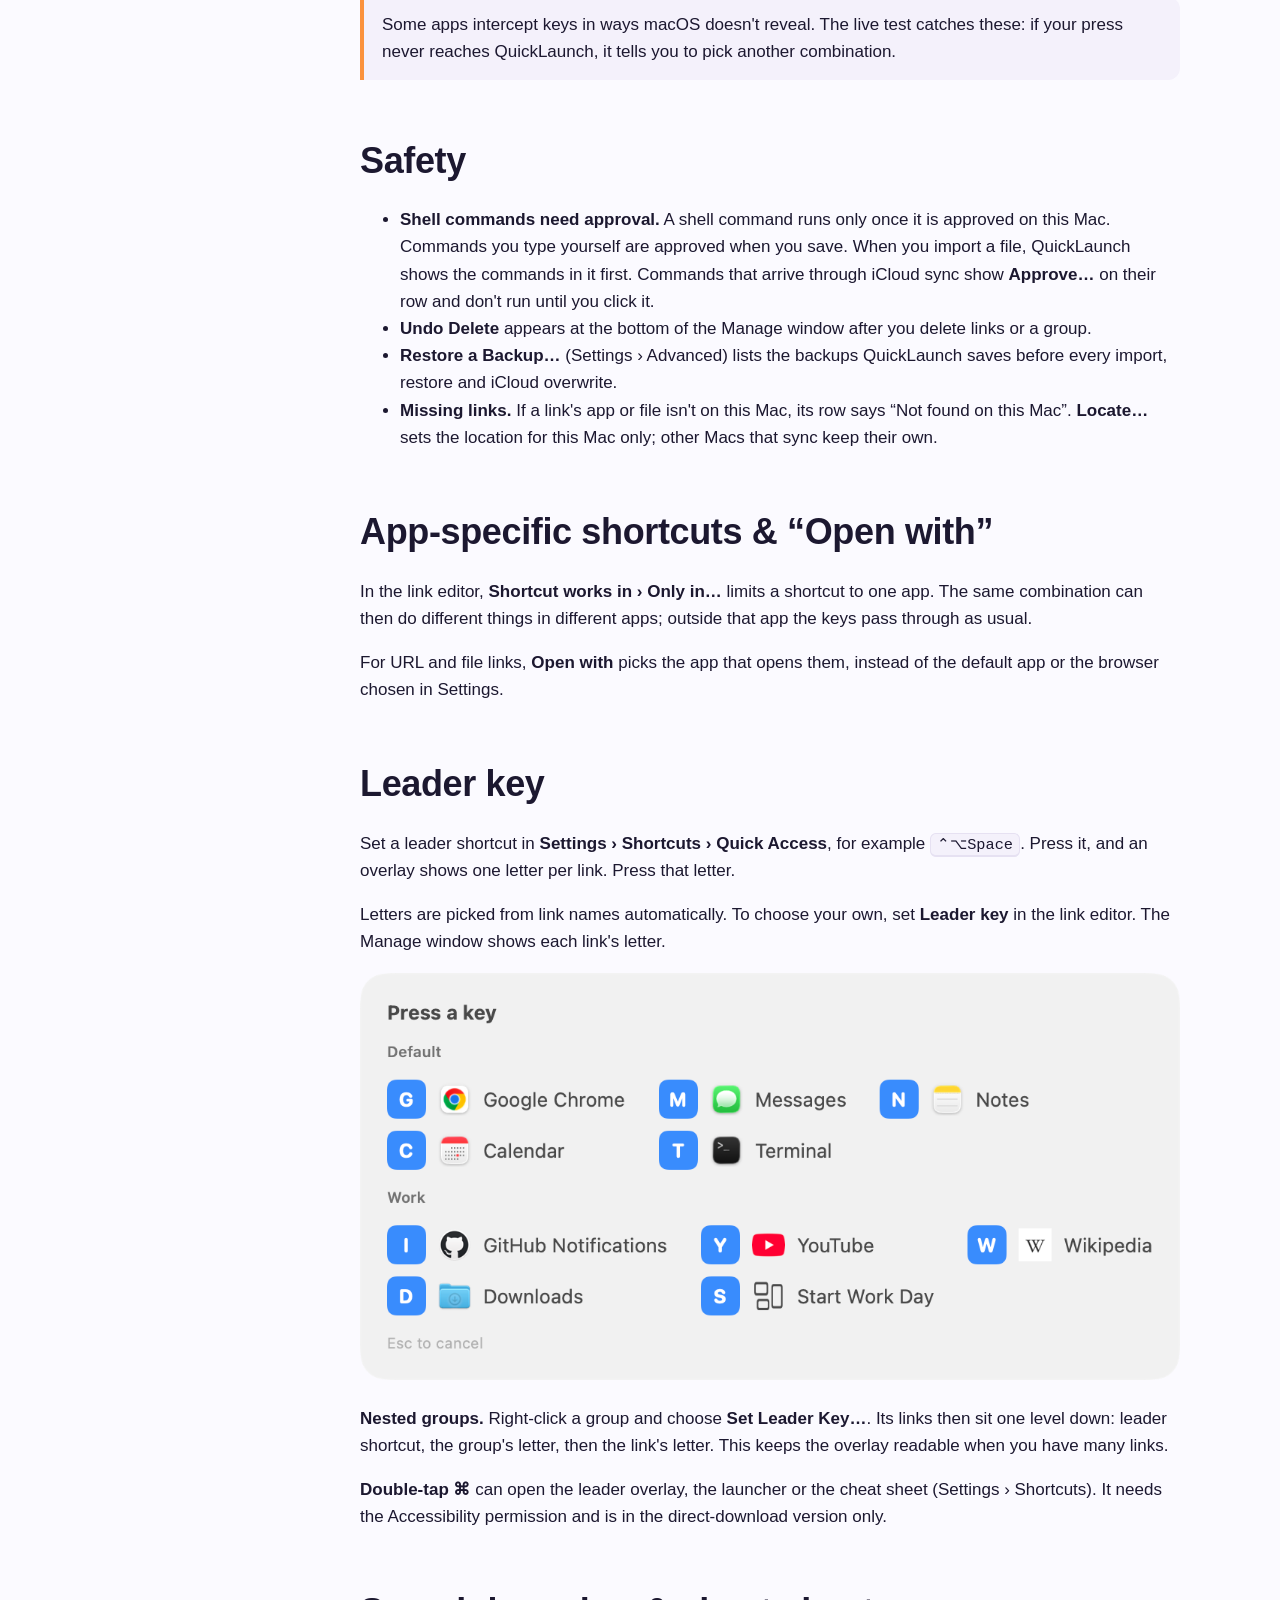
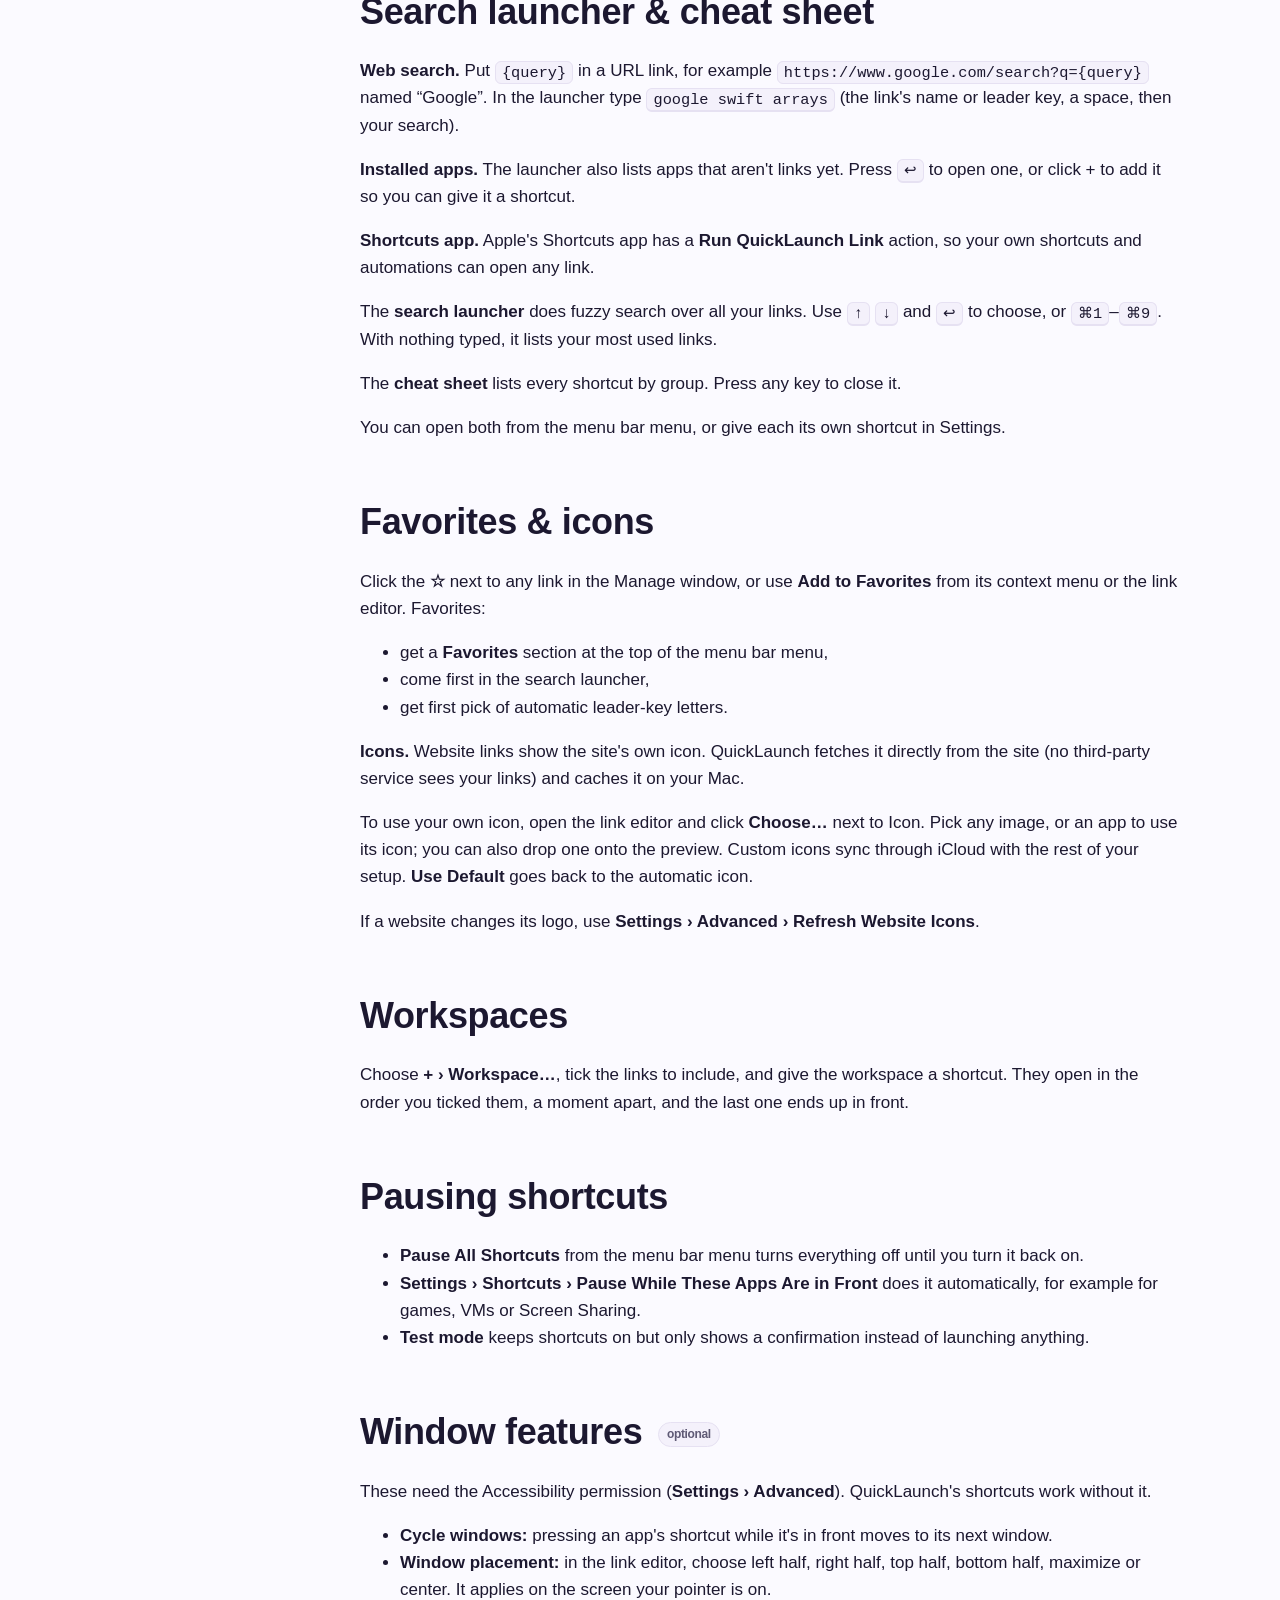
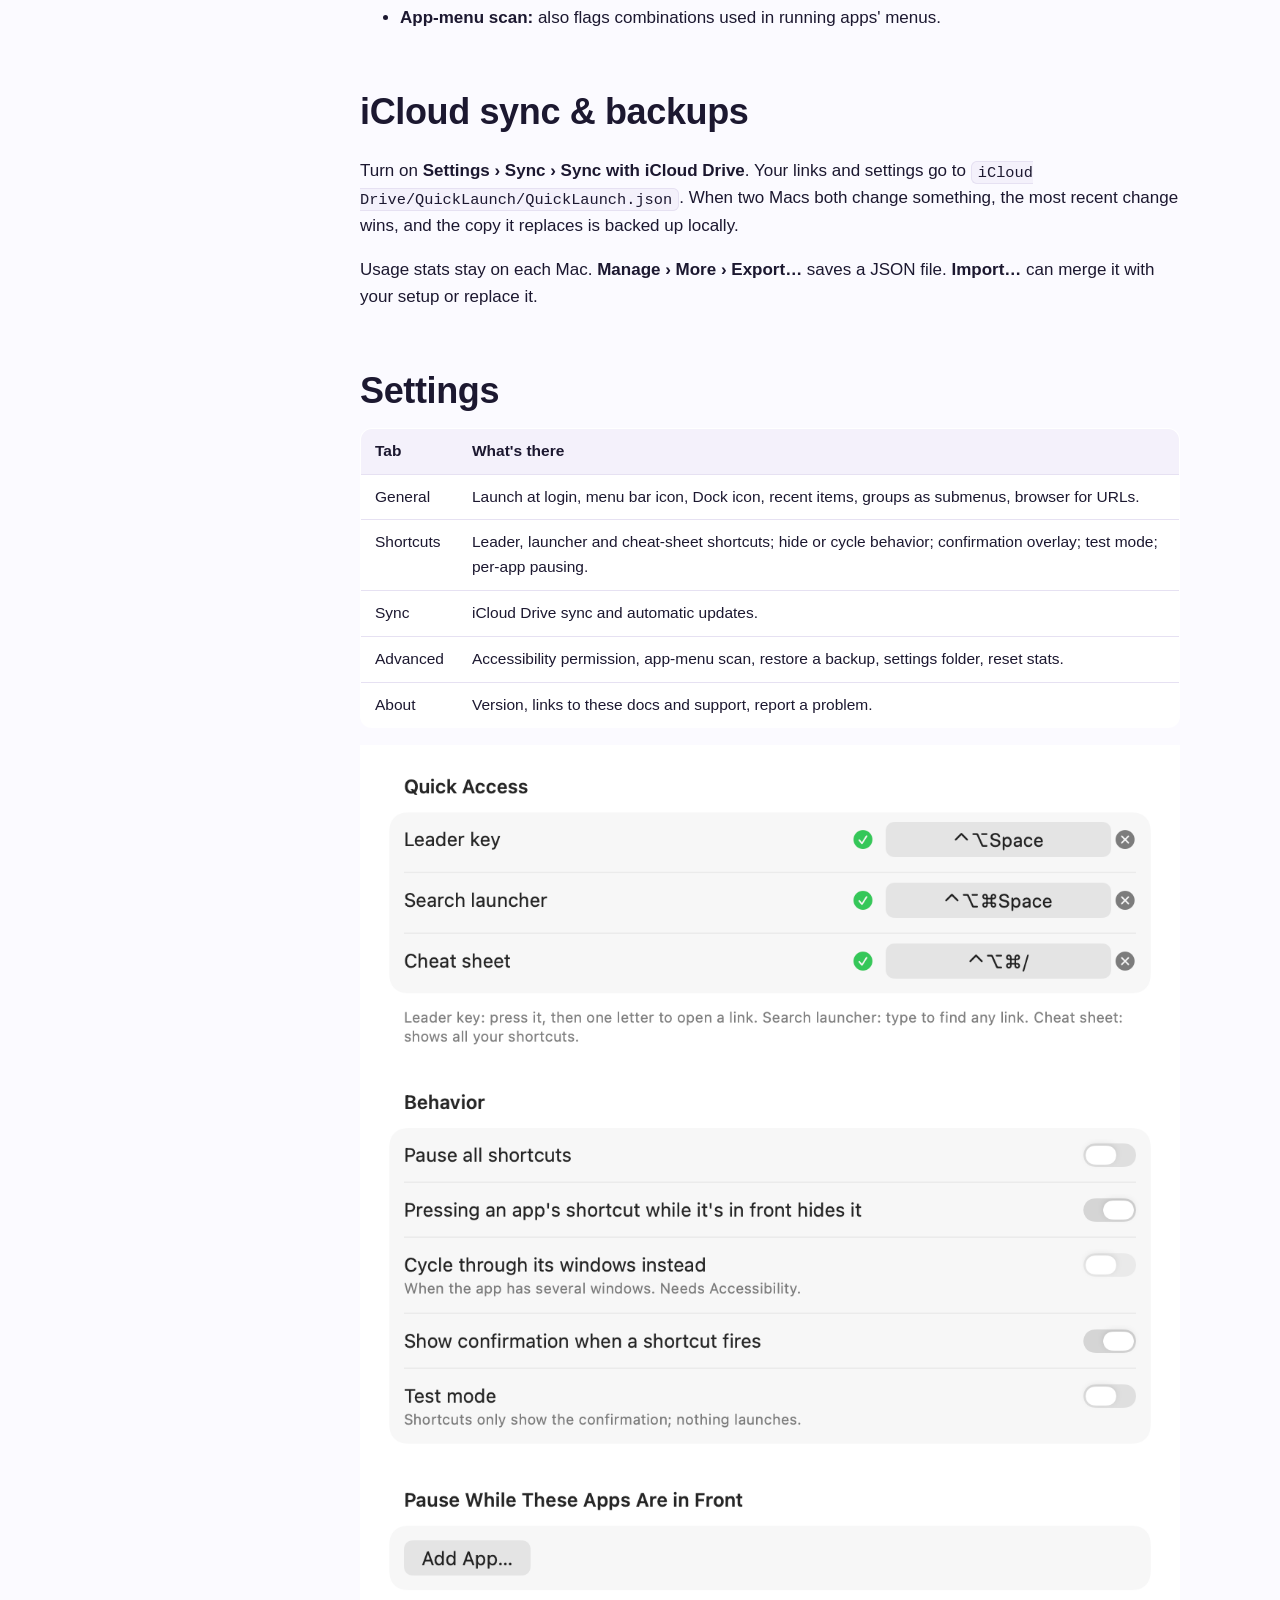
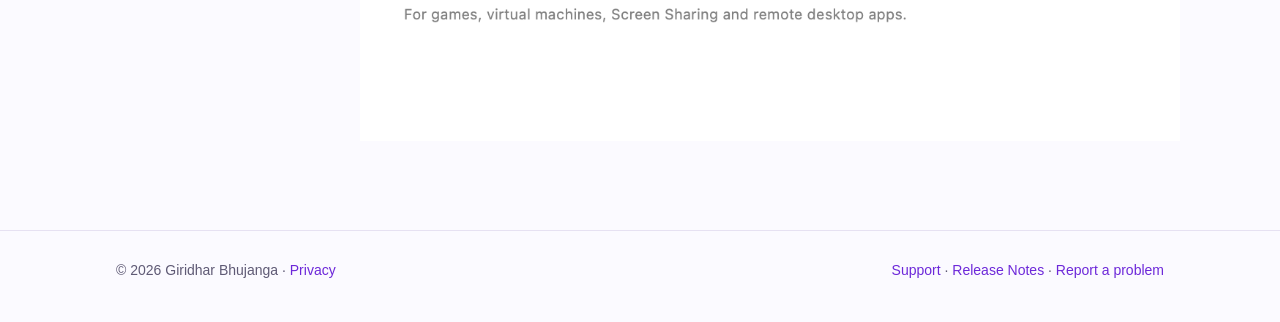
==== commit dd6c3d53: "1.5.0 release notes and docs Co-Authored-By: Claude Fable 5.2 <noreply@anthropic.com>" ====
--- a/docs.html
+++ b/docs.html
@@ -26,6 +26,8 @@
     <a href="#start">Getting started</a>
     <a href="#types">Link types</a>
     <a href="#conflicts">Conflicts &amp; testing</a>
+    <a href="#safety">Safety</a>
+    <a href="#perapp">App-specific shortcuts</a>
     <a href="#leader">Leader key</a>
     <a href="#launcher">Search launcher &amp; cheat sheet</a>
     <a href="#favorites">Favorites &amp; icons</a>
@@ -55,6 +57,7 @@
       <tr><td>Shell Command</td><td>Runs with <code>/bin/zsh -lc</code> in your home folder. You get a notification if it fails.</td></tr>
       <tr><td>Shortcuts.app Shortcut</td><td>Runs a shortcut from the Shortcuts app by name.</td></tr>
       <tr><td>Workspace</td><td>Opens several of your other links in order.</td></tr>
+      <tr><td>System Action</td><td>Start Screen Saver, Sleep Display, Sleep, Toggle Mute, Toggle Dark Mode or Empty Trash.</td></tr>
     </table></div>
 
     <h2 id="conflicts">Conflicts &amp; testing</h2>
@@ -77,12 +80,30 @@
     <p>Click the icon for details and a <strong>Test Now</strong> button. Nothing launches while a test is running.</p>
     <div class="callout warn">Some apps intercept keys in ways macOS doesn't reveal. The live test catches these: if your press never reaches QuickLaunch, it tells you to pick another combination.</div>
 
+    <h2 id="safety">Safety</h2>
+    <ul>
+      <li><strong>Shell commands need approval.</strong> A shell command runs only once it is approved on this Mac. Commands you type yourself are approved when you save. When you import a file, QuickLaunch shows the commands in it first. Commands that arrive through iCloud sync show <strong>Approve…</strong> on their row and don't run until you click it.</li>
+      <li><strong>Undo Delete</strong> appears at the bottom of the Manage window after you delete links or a group.</li>
+      <li><strong>Restore a Backup…</strong> (Settings › Advanced) lists the backups QuickLaunch saves before every import, restore and iCloud overwrite.</li>
+      <li><strong>Missing links.</strong> If a link's app or file isn't on this Mac, its row says “Not found on this Mac”. <strong>Locate…</strong> sets the location for this Mac only; other Macs that sync keep their own.</li>
+    </ul>
+
+    <h2 id="perapp">App-specific shortcuts &amp; “Open with”</h2>
+    <p>In the link editor, <strong>Shortcut works in › Only in…</strong> limits a shortcut to one app. The same combination can then do different things in different apps; outside that app the keys pass through as usual.</p>
+    <p>For URL and file links, <strong>Open with</strong> picks the app that opens them, instead of the default app or the browser chosen in Settings.</p>
+
     <h2 id="leader">Leader key</h2>
     <p>Set a leader shortcut in <strong>Settings › Shortcuts › Quick Access</strong>, for example <kbd>⌃⌥Space</kbd>. Press it, and an overlay shows one letter per link. Press that letter.</p>
     <p>Letters are picked from link names automatically. To choose your own, set <strong>Leader key</strong> in the link editor. The Manage window shows each link's letter.</p>
     <img src="images/leader.png" alt="Leader key overlay">
 
+    <p><strong>Nested groups.</strong> Right-click a group and choose <strong>Set Leader Key…</strong>. Its links then sit one level down: leader shortcut, the group's letter, then the link's letter. This keeps the overlay readable when you have many links.</p>
+    <p><strong>Double-tap ⌘</strong> can open the leader overlay, the launcher or the cheat sheet (Settings › Shortcuts). It needs the Accessibility permission and is in the direct-download version only.</p>
+
     <h2 id="launcher">Search launcher &amp; cheat sheet</h2>
+    <p><strong>Web search.</strong> Put <code>{query}</code> in a URL link, for example <code>https://www.google.com/search?q={query}</code> named “Google”. In the launcher type <kbd>google swift arrays</kbd> (the link's name or leader key, a space, then your search).</p>
+    <p><strong>Installed apps.</strong> The launcher also lists apps that aren't links yet. Press <kbd>↩</kbd> to open one, or click + to add it so you can give it a shortcut.</p>
+    <p><strong>Shortcuts app.</strong> Apple's Shortcuts app has a <strong>Run QuickLaunch Link</strong> action, so your own shortcuts and automations can open any link.</p>
     <p>The <strong>search launcher</strong> does fuzzy search over all your links. Use <kbd>↑</kbd> <kbd>↓</kbd> and <kbd>↩</kbd> to choose, or <kbd>⌘1</kbd>–<kbd>⌘9</kbd>. With nothing typed, it lists your most used links.</p>
     <p>The <strong>cheat sheet</strong> lists every shortcut by group. Press any key to close it.</p>
     <p>You can open both from the menu bar menu, or give each its own shortcut in Settings.</p>
@@ -126,7 +147,7 @@
       <tr><td>General</td><td>Launch at login, menu bar icon, Dock icon, recent items, groups as submenus, browser for URLs.</td></tr>
       <tr><td>Shortcuts</td><td>Leader, launcher and cheat-sheet shortcuts; hide or cycle behavior; confirmation overlay; test mode; per-app pausing.</td></tr>
       <tr><td>Sync</td><td>iCloud Drive sync and automatic updates.</td></tr>
-      <tr><td>Advanced</td><td>Accessibility permission, app-menu scan, settings folder, reset stats.</td></tr>
+      <tr><td>Advanced</td><td>Accessibility permission, app-menu scan, restore a backup, settings folder, reset stats.</td></tr>
       <tr><td>About</td><td>Version, links to these docs and support, report a problem.</td></tr>
     </table></div>
     <p><img src="images/prefs-shortcuts.png" alt="Shortcuts settings"></p>
